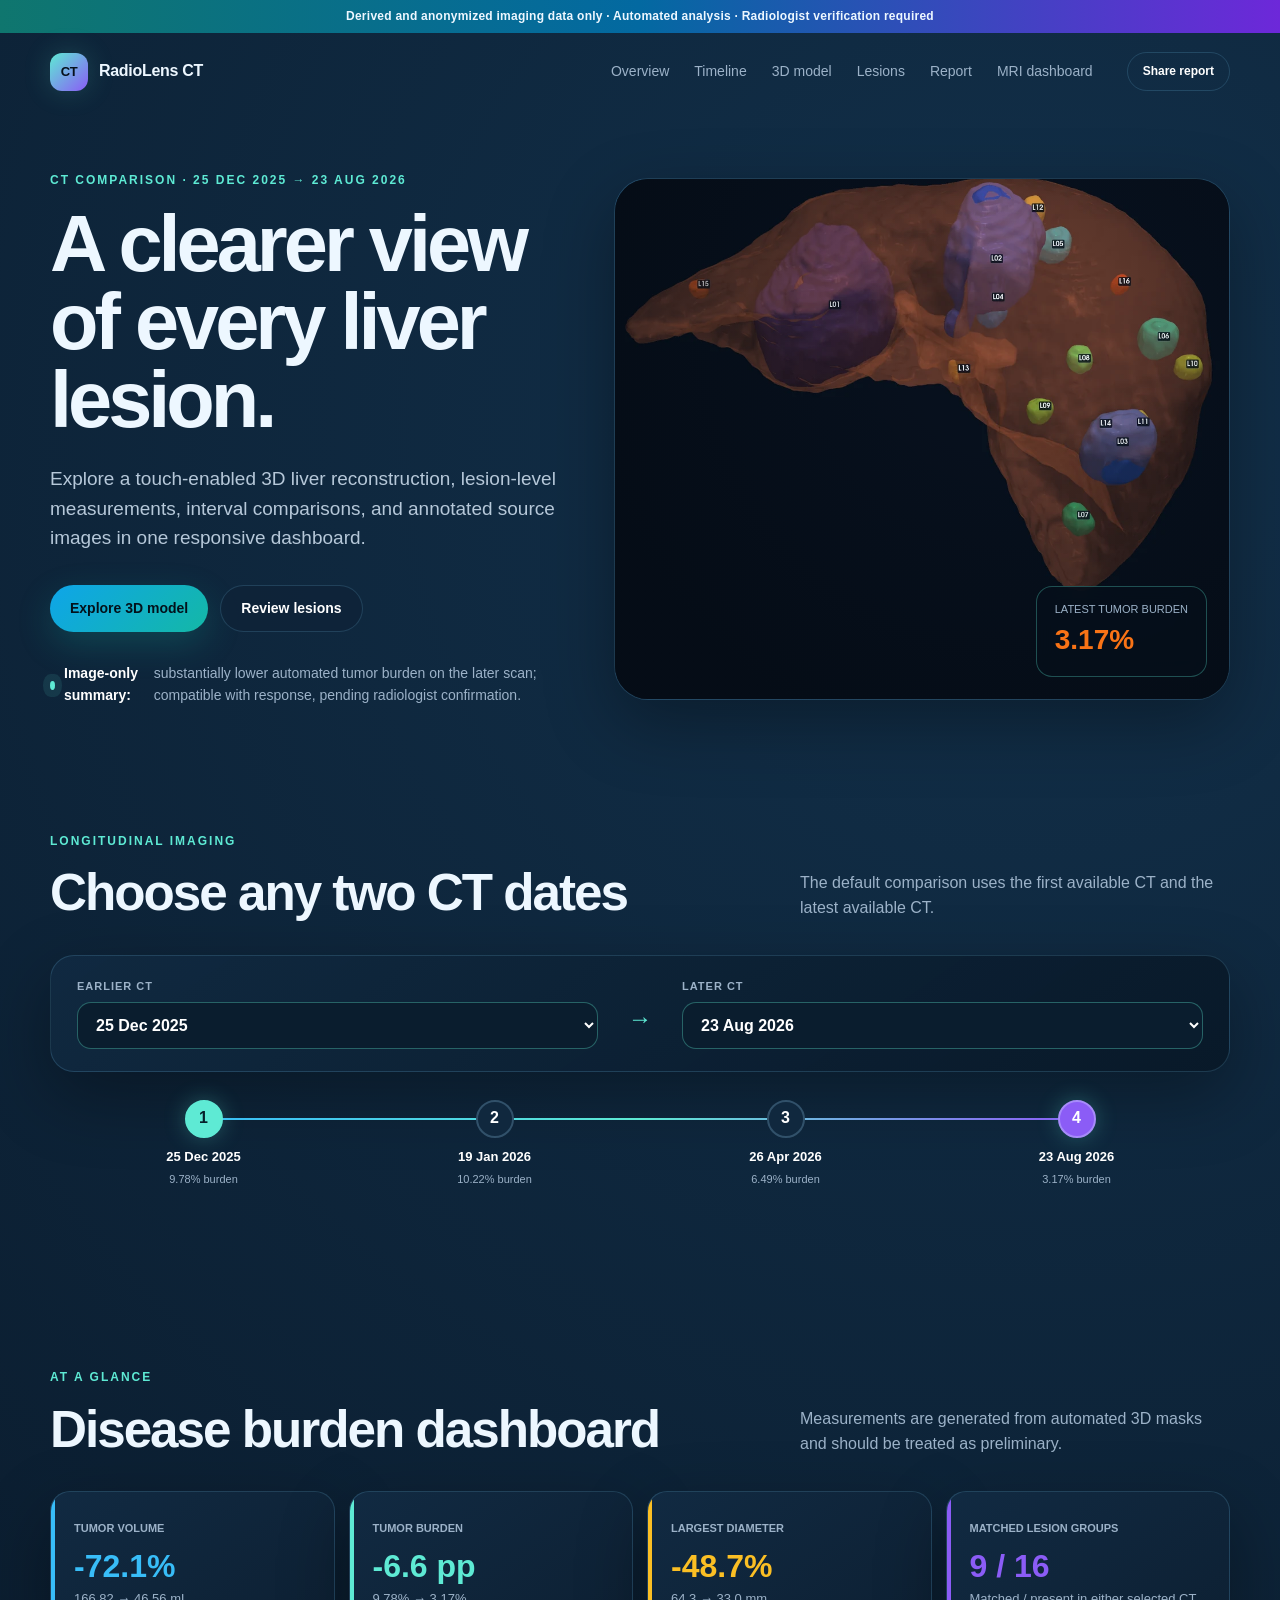
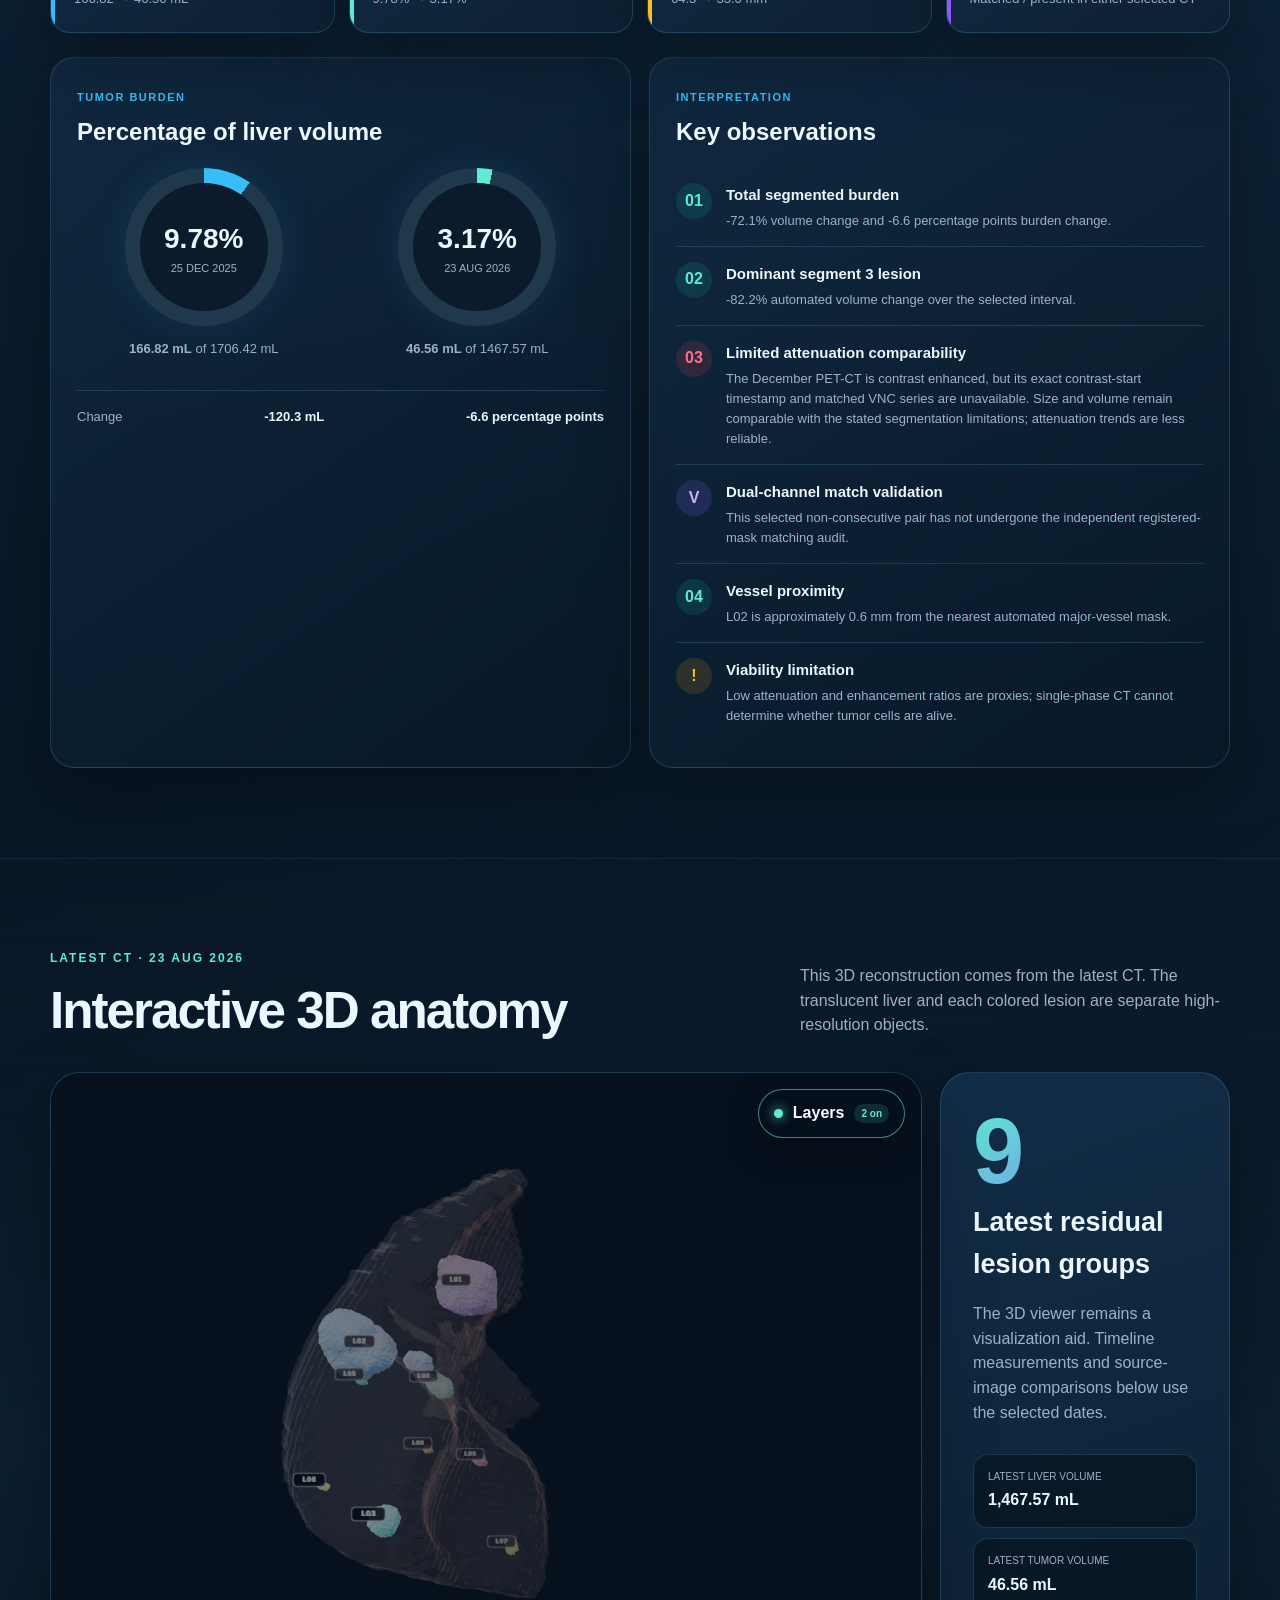
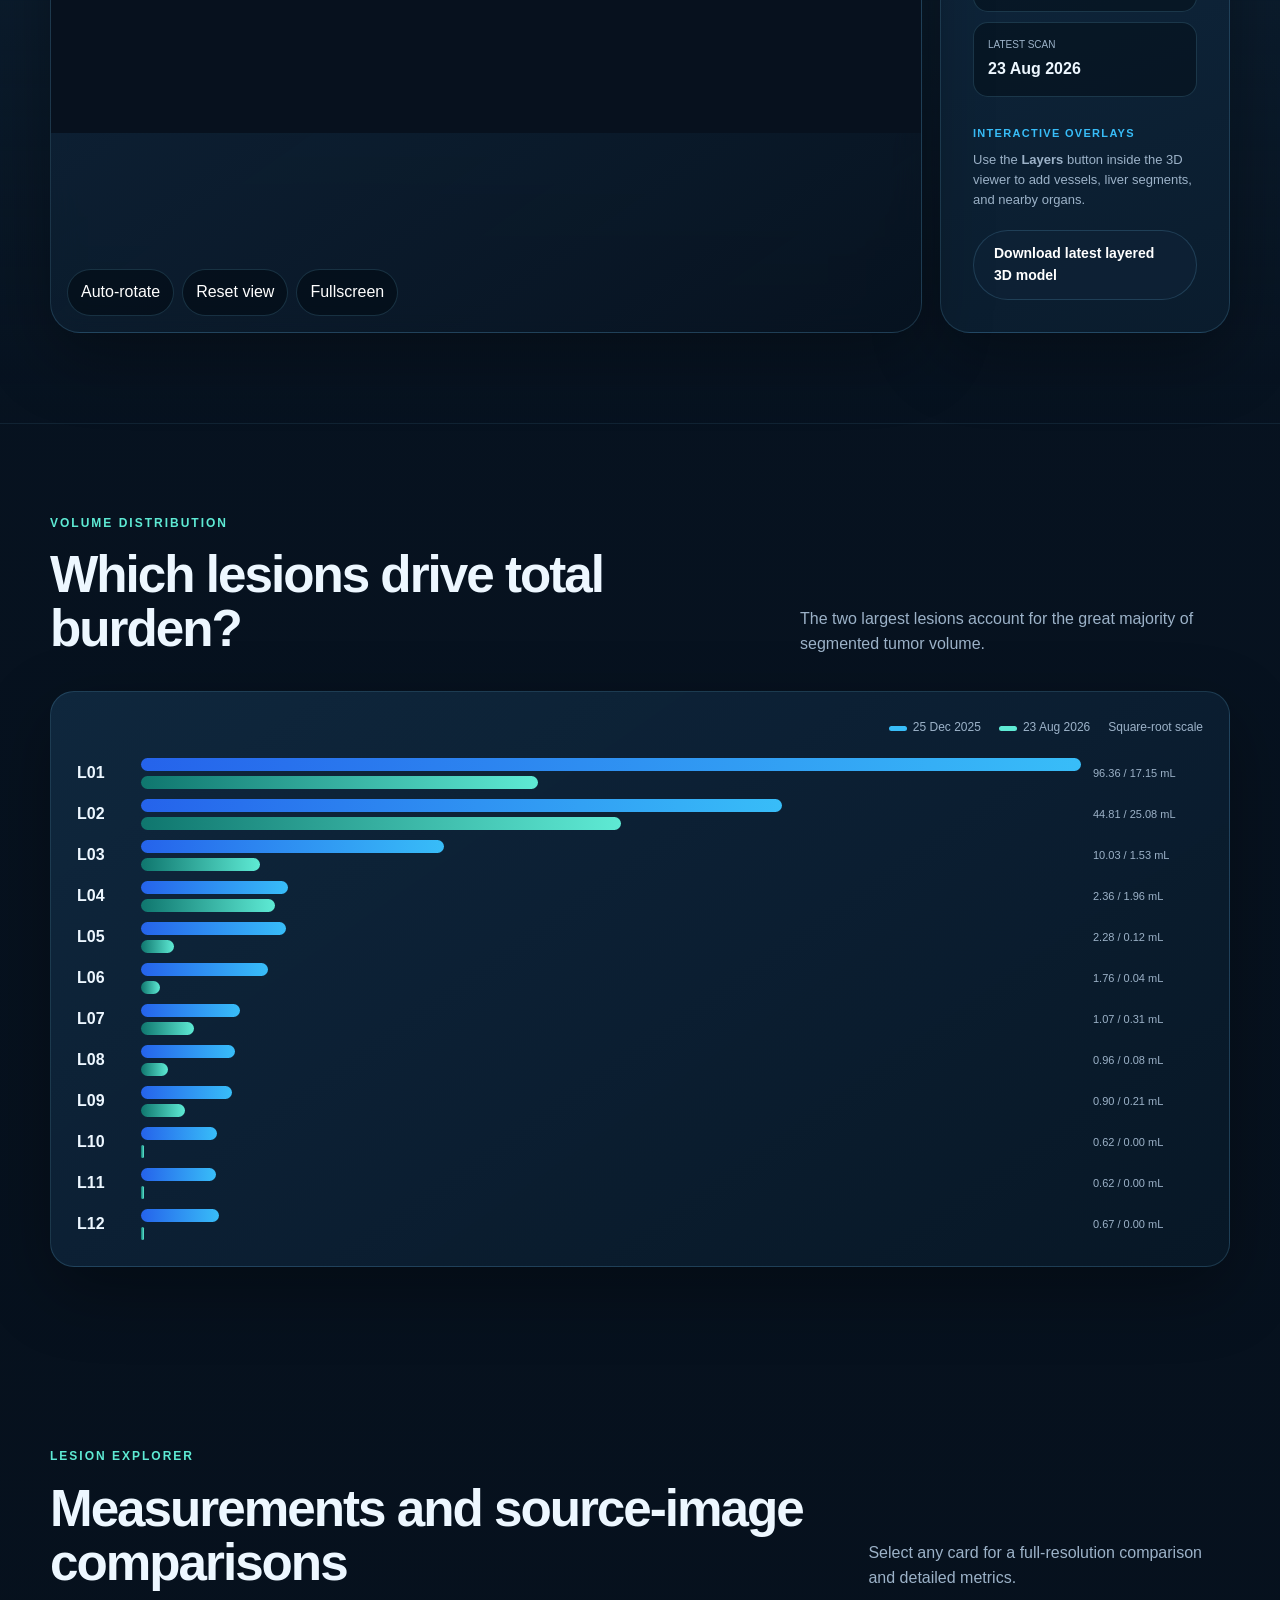
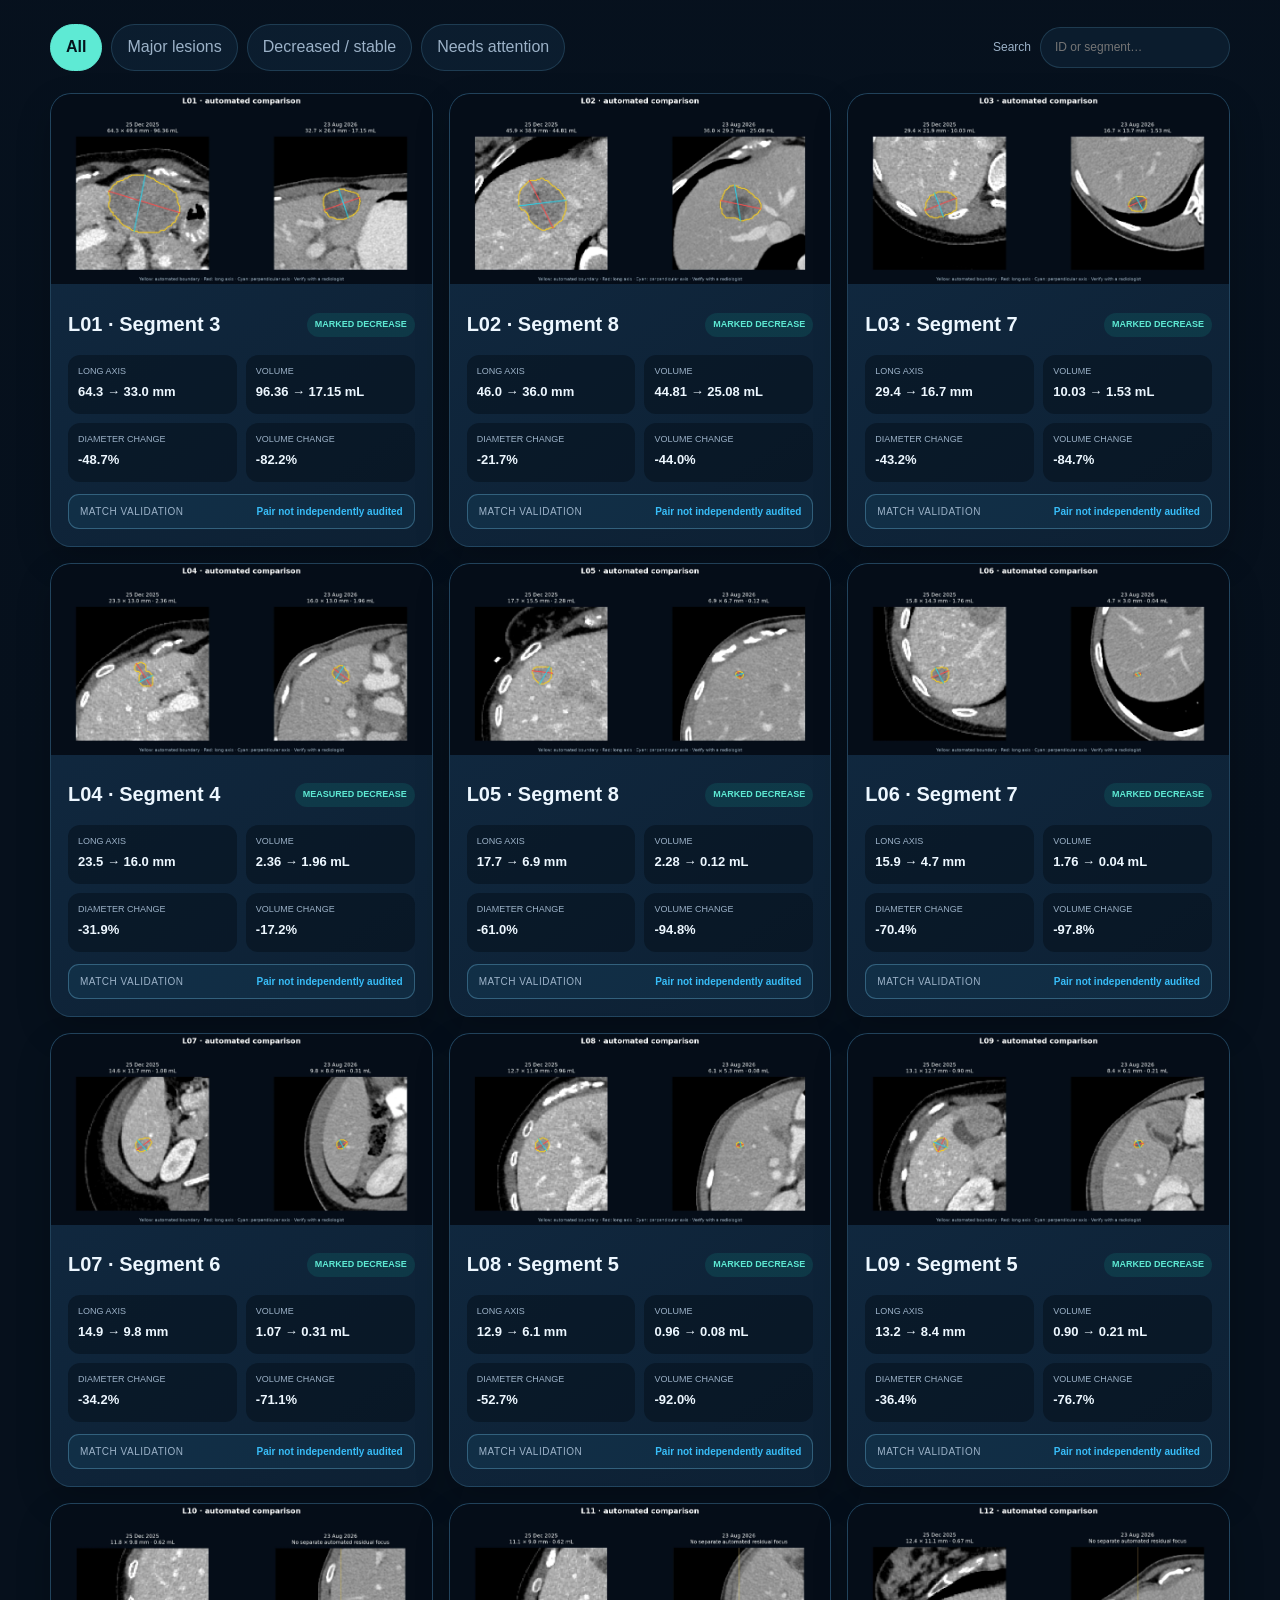
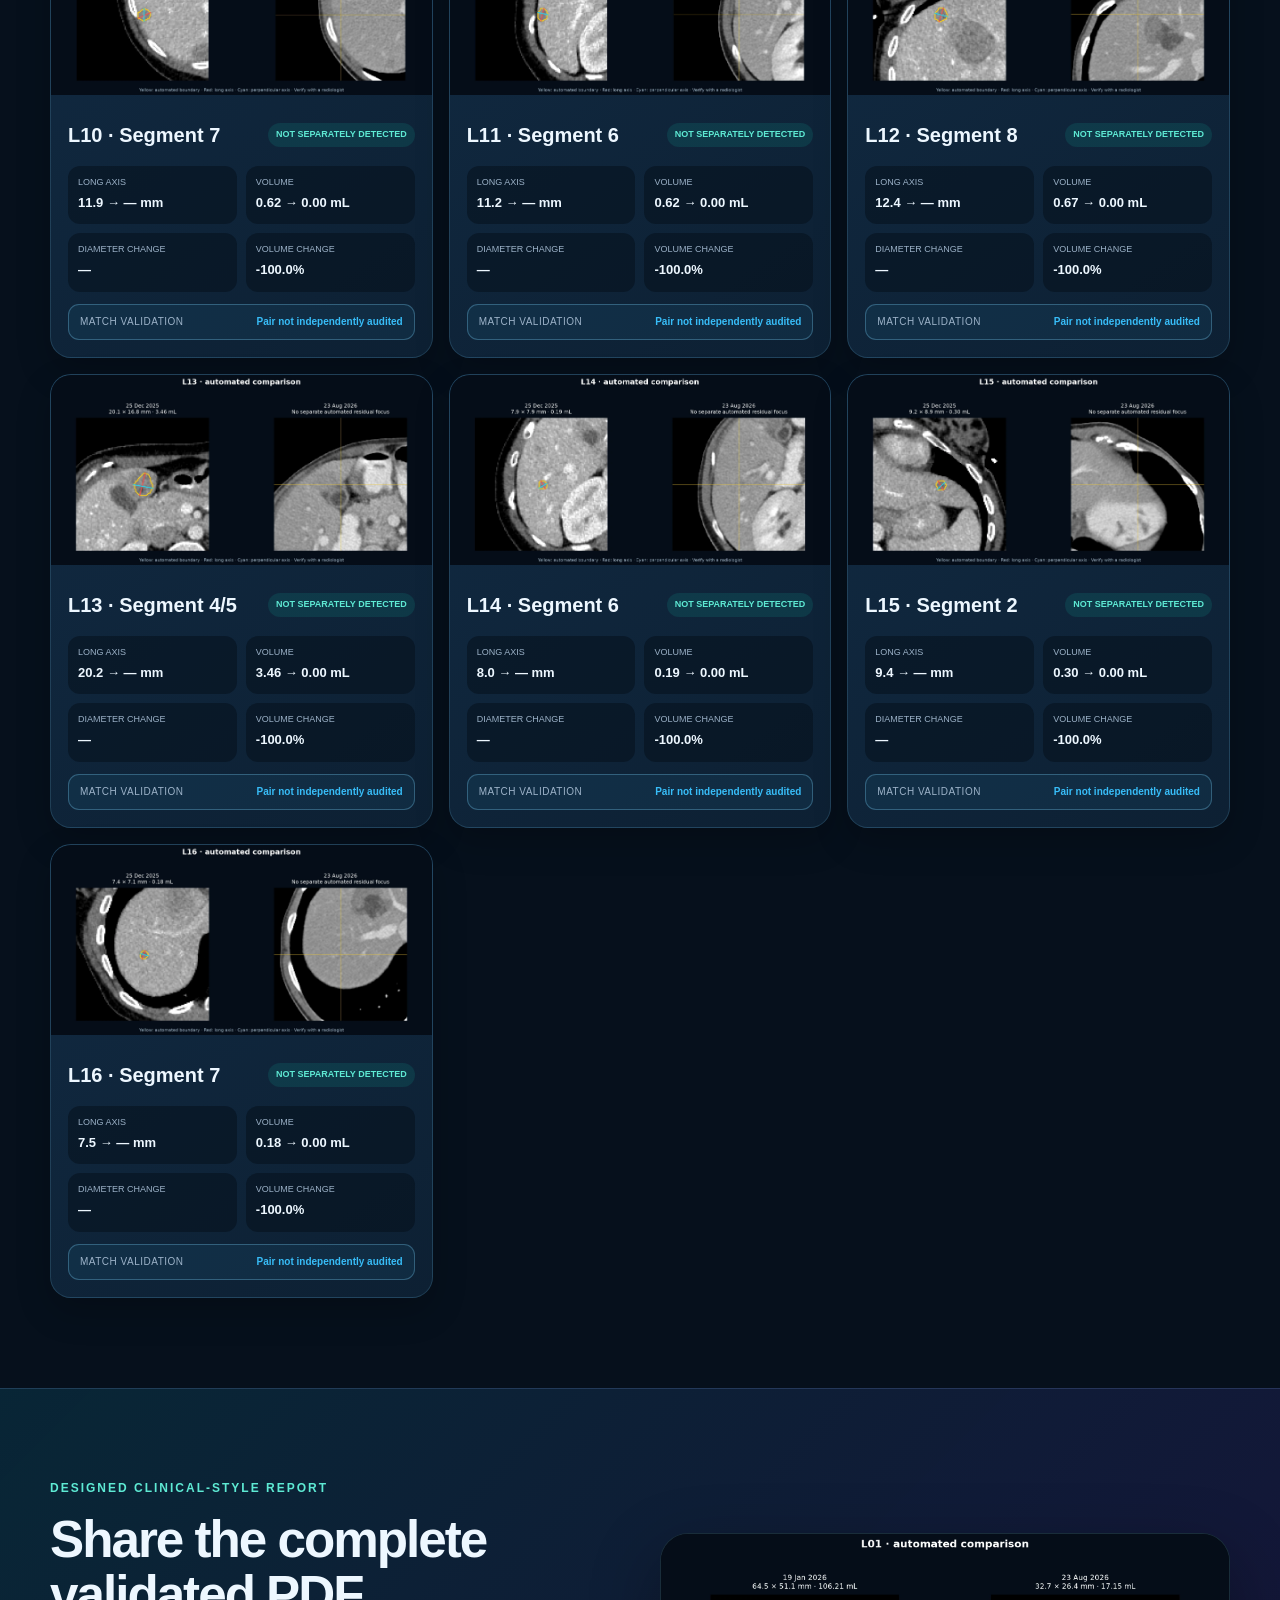
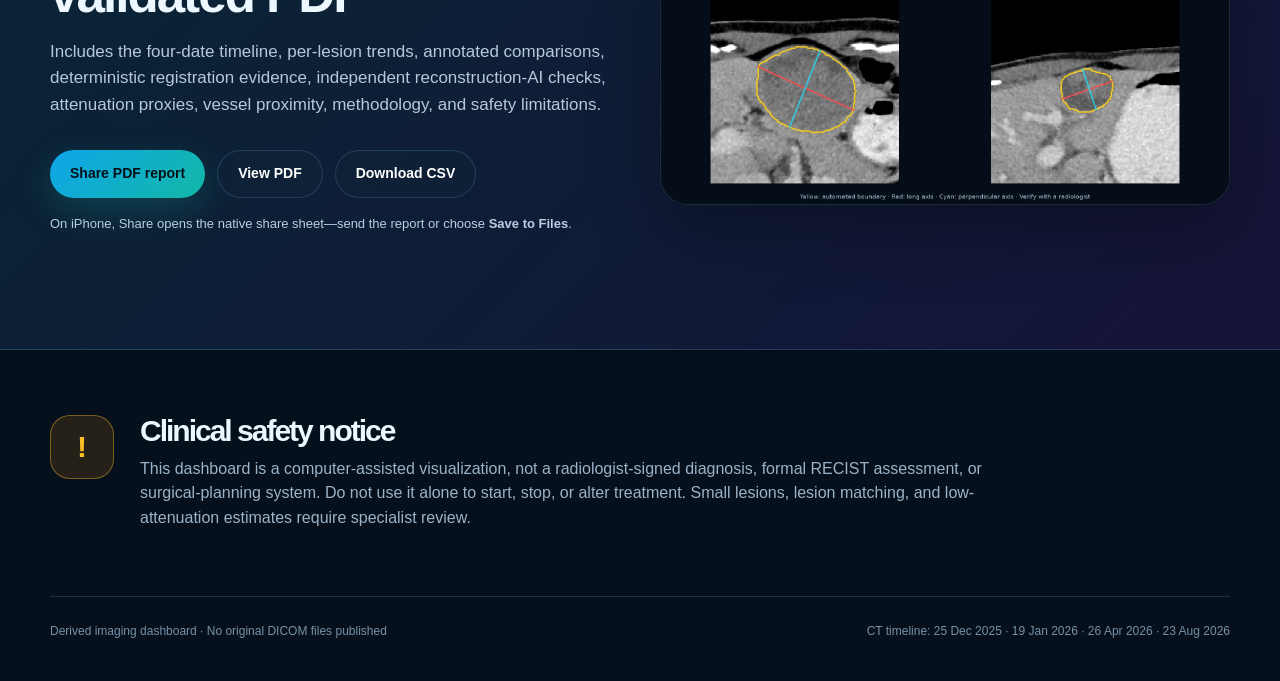
==== ct/index.html @ 501ce2d5 "Add explicit CT route and improve MRI viewer UX" ====
<!doctype html>
<html lang="en">
<head>
  <base href="../">
  <meta charset="utf-8">
  <meta name="viewport" content="width=device-width,initial-scale=1,viewport-fit=cover">
  <meta name="theme-color" content="#07111f">
  <meta name="description" content="Interactive liver lesion visualization and CT comparison dashboard.">
  <meta name="apple-mobile-web-app-capable" content="yes">
  <meta name="apple-mobile-web-app-status-bar-style" content="black-translucent">
  <meta name="apple-mobile-web-app-title" content="RadioLens">
  <title>RadioLens · Liver Imaging Dashboard</title>
  <link rel="icon" type="image/png" sizes="32x32" href="assets/favicon-32.png">
  <link rel="apple-touch-icon" sizes="180x180" href="assets/apple-touch-icon.png?v=3">
  <link rel="manifest" href="site.webmanifest?v=4">
  <link rel="stylesheet" href="styles.css?v=8">
  <script type="importmap">{"imports":{"three":"./vendor/three.module.js"}}</script>
  <script type="module" src="viewer.js?v=7"></script>
  <script defer src="app.js?v=8"></script>
</head>
<body>
  <div class="privacy-strip">Derived and anonymized imaging data only · Automated analysis · Radiologist verification required</div>
  <header class="nav shell">
    <a class="brand" href="ct/#top"><span class="brand-mark">CT</span><span>RadioLens CT</span></a>
    <nav aria-label="Main navigation">
      <a href="ct/#overview">Overview</a>
      <a href="ct/#timeline">Timeline</a>
      <a href="ct/#model">3D model</a>
      <a href="ct/#lesions">Lesions</a>
      <a href="ct/#report">Report</a>
      <a href="mri/">MRI dashboard</a>
    </nav>
    <button class="button small share-report" type="button">Share report</button>
  </header>

  <main id="top">
    <section class="hero shell">
      <div class="hero-copy">
        <div class="eyebrow" id="comparisonLabel">CT comparison timeline</div>
        <h1>A clearer view of every liver lesion.</h1>
        <p class="lede">Explore a touch-enabled 3D liver reconstruction, lesion-level measurements, interval comparisons, and annotated source images in one responsive dashboard.</p>
        <div class="hero-actions">
          <a class="button primary" href="ct/#model">Explore 3D model</a>
          <a class="button ghost" href="ct/#lesions">Review lesions</a>
        </div>
        <div class="hero-note"><span class="pulse"></span><b>Image-only summary:</b> <span id="overallAssessment">Loading the latest comparison…</span></div>
      </div>
      <div class="hero-visual glass">
        <img src="assets/liver-3d.webp" alt="Three-dimensional liver model with highlighted lesions">
        <div class="floating-stat"><span>Latest tumor burden</span><strong id="latestBurden">—</strong></div>
      </div>
    </section>

    <section id="timeline" class="section shell timeline-section">
      <div class="section-heading">
        <div><div class="eyebrow">Longitudinal imaging</div><h2>Choose any two CT dates</h2></div>
        <p>The default comparison uses the first available CT and the latest available CT.</p>
      </div>
      <div class="timeline-picker panel">
        <label><span>Earlier CT</span><select id="fromStudy" aria-label="Earlier CT date"></select></label>
        <div class="timeline-arrow">→</div>
        <label><span>Later CT</span><select id="toStudy" aria-label="Later CT date"></select></label>
      </div>
      <div class="timeline-track" id="timelineTrack" aria-label="CT study timeline"></div>
    </section>

    <section id="overview" class="section shell">
      <div class="section-heading">
        <div><div class="eyebrow">At a glance</div><h2>Disease burden dashboard</h2></div>
        <p>Measurements are generated from automated 3D masks and should be treated as preliminary.</p>
      </div>
      <div class="stat-grid">
        <article class="stat-card cyan"><span>Tumor volume</span><strong id="volumeDelta">—</strong><p id="volumeValues">Loading…</p></article>
        <article class="stat-card teal"><span>Tumor burden</span><strong id="burdenDelta">—</strong><p id="burdenValues">Loading…</p></article>
        <article class="stat-card amber"><span>Largest diameter</span><strong id="diameterDelta">—</strong><p id="diameterValues">Loading…</p></article>
        <article class="stat-card purple"><span>Matched lesion groups</span><strong id="trackedCount">—</strong><p>Matched / present in either selected CT</p></article>
      </div>

      <div class="overview-grid">
        <article class="panel burden-panel">
          <div class="panel-title"><div><span class="kicker">Tumor burden</span><h3>Percentage of liver volume</h3></div></div>
          <div class="donut-row">
            <div class="donut-card"><div class="donut" id="fromDonut"><div><strong id="fromBurden">—</strong><span id="fromLabel">Earlier</span></div></div><p id="fromBurdenDetail">—</p></div>
            <div class="donut-card"><div class="donut follow" id="toDonut"><div><strong id="toBurden">—</strong><span id="toLabel">Later</span></div></div><p id="toBurdenDetail">—</p></div>
          </div>
          <div class="delta-line" id="burdenChangeLine"><span>Change</span><b>—</b><b>—</b></div>
        </article>
        <article class="panel findings-panel">
          <div class="panel-title"><div><span class="kicker">Interpretation</span><h3>Key observations</h3></div></div>
          <ul class="findings" id="findingsList"><li><span>…</span><div><b>Loading analysis</b><p>Preparing the selected comparison.</p></div></li></ul>
        </article>
      </div>
    </section>

    <section id="model" class="section model-section">
      <div class="shell">
        <div class="section-heading">
          <div><div class="eyebrow">Latest CT · 23 Aug 2026</div><h2>Interactive 3D anatomy</h2></div>
          <p>This 3D reconstruction comes from the latest CT. The translucent liver and each colored lesion are separate high-resolution objects.</p>
        </div>
        <div class="model-layout">
          <div class="model-shell glass" id="modelShell">
            <div id="threeViewer" class="three-viewer" role="img" aria-label="Interactive 3D liver, lesions, vessels and nearby organs">
              <div class="model-loading" id="modelLoading"><img src="assets/liver-3d.webp" alt=""><span>Loading interactive anatomy…</span></div>
            </div>
            <div class="anatomy-toolbar" id="anatomyToolbar">
              <button class="layer-panel-toggle" id="layerPanelToggle" type="button" aria-expanded="false" aria-controls="layerPanel">
                <span>Layers</span><b id="visibleLayerCount">2 on</b>
              </button>
              <div class="layer-panel" id="layerPanel">
                <div class="layer-panel-title"><strong>Anatomy overlays</strong><span>Tap to show or hide</span></div>
                <div class="layer-controls" id="layerControls">
                  <button class="layer-toggle active" data-layer="liver"><i style="--swatch:#b84e3a"></i>Liver</button>
                  <button class="layer-toggle active" data-layer="lesions"><i style="--swatch:#8b5cf6"></i>Lesions</button>
                  <button class="layer-toggle" data-layer="hepatic"><i style="--swatch:#22d3ee"></i>Hepatic vessels</button>
                  <button class="layer-toggle" data-layer="portal"><i style="--swatch:#3b82f6"></i>Portal vein</button>
                  <button class="layer-toggle" data-layer="ivc"><i style="--swatch:#2563eb"></i>IVC</button>
                  <button class="layer-toggle" data-layer="aorta"><i style="--swatch:#ef4444"></i>Aorta</button>
                  <button class="layer-toggle" data-layer="segments"><i style="--swatch:#84cc16"></i>Liver segments</button>
                  <button class="layer-toggle" data-layer="gallbladder"><i style="--swatch:#22c55e"></i>Gallbladder</button>
                  <button class="layer-toggle" data-layer="pancreas"><i style="--swatch:#fbbf24"></i>Pancreas</button>
                  <button class="layer-toggle" data-layer="spleen"><i style="--swatch:#c084fc"></i>Spleen</button>
                  <button class="layer-toggle" data-layer="kidneys"><i style="--swatch:#f4c9a0"></i>Kidneys</button>
                  <button class="layer-toggle" data-layer="duodenum"><i style="--swatch:#fb923c"></i>Duodenum</button>
                </div>
                <div class="preset-controls"><button data-preset="tumor">Tumor only</button><button data-preset="vascular">Vessels</button><button data-preset="context">Organs</button></div>
              </div>
            </div>
            <div class="model-controls">
              <button id="rotateToggle" type="button">Auto-rotate</button>
              <button id="resetCamera" type="button">Reset view</button>
              <button id="fullscreenModel" type="button">Fullscreen</button>
            </div>
          </div>
          <aside class="model-info">
            <div class="model-number" id="modelLesionCount">9</div>
            <h3>Latest residual lesion groups</h3>
            <p>The 3D viewer remains a visualization aid. Timeline measurements and source-image comparisons below use the selected dates.</p>
            <div class="mini-metrics"><div><span>Latest liver volume</span><b id="modelLiverVolume">1,467.57 mL</b></div><div><span>Latest tumor volume</span><b id="modelTumorVolume">46.56 mL</b></div><div><span>Latest scan</span><b>23 Aug 2026</b></div></div>
            <div class="layer-heading">Interactive overlays</div>
            <p class="layer-help">Use the <b>Layers</b> button inside the 3D viewer to add vessels, liver segments, and nearby organs.</p>
            <a class="button ghost wide" href="assets/liver_anatomy_aug.glb" download>Download latest layered 3D model</a>
          </aside>
        </div>
      </div>
    </section>

    <section class="section shell">
      <div class="section-heading"><div><div class="eyebrow">Volume distribution</div><h2>Which lesions drive total burden?</h2></div><p>The two largest lesions account for the great majority of segmented tumor volume.</p></div>
      <div class="panel chart-panel"><div id="volumeChart" class="volume-chart" aria-label="Lesion volume comparison chart"></div></div>
    </section>

    <section id="lesions" class="section shell">
      <div class="section-heading">
        <div><div class="eyebrow">Lesion explorer</div><h2>Measurements and source-image comparisons</h2></div>
        <p>Select any card for a full-resolution comparison and detailed metrics.</p>
      </div>
      <div class="filters">
        <button class="filter active" data-filter="all">All</button>
        <button class="filter" data-filter="major">Major lesions</button>
        <button class="filter" data-filter="stable">Decreased / stable</button>
        <button class="filter" data-filter="caution">Needs attention</button>
        <label class="search"><span>Search</span><input id="lesionSearch" type="search" placeholder="ID or segment…"></label>
      </div>
      <div id="lesionGrid" class="lesion-grid" aria-live="polite"></div>
    </section>

    <section id="report" class="section report-section">
      <div class="shell report-grid">
        <div>
          <div class="eyebrow">Designed clinical-style report</div>
          <h2>Share the complete validated PDF</h2>
          <p class="lede small-lede">Includes the four-date timeline, per-lesion trends, annotated comparisons, deterministic registration evidence, independent reconstruction-AI checks, attenuation proxies, vessel proximity, methodology, and safety limitations.</p>
          <div class="hero-actions"><button class="button primary share-report" type="button">Share PDF report</button><a class="button ghost" href="assets/Liver_Lesion_CT_Comparison.pdf?v=6" target="_blank" rel="noopener">View PDF</a><a class="button ghost" href="assets/lesion_comparison.csv?v=5" download>Download CSV</a></div>
          <p class="share-help">On iPhone, Share opens the native share sheet—send the report or choose <b>Save to Files</b>.</p>
          <p class="share-status" id="shareStatus" aria-live="polite"></p>
        </div>
        <div class="report-preview"><img src="assets/timeline/L01_2026-01-19_2026-08-23.webp" alt="Annotated January and August CT comparison for lesion L01"></div>
      </div>
    </section>

    <section class="section shell safety">
      <div class="safety-icon">!</div>
      <div><h2>Clinical safety notice</h2><p>This dashboard is a computer-assisted visualization, not a radiologist-signed diagnosis, formal RECIST assessment, or surgical-planning system. Do not use it alone to start, stop, or alter treatment. Small lesions, lesion matching, and low-attenuation estimates require specialist review.</p></div>
    </section>
  </main>

  <footer class="site-footer shell"><span>Derived imaging dashboard · No original DICOM files published</span><span>CT timeline: 25 Dec 2025 · 19 Jan 2026 · 26 Apr 2026 · 23 Aug 2026</span></footer>

  <dialog id="lesionDialog" class="lesion-dialog">
    <button class="dialog-close" aria-label="Close">×</button>
    <div id="dialogContent"></div>
  </dialog>
</body>
</html>
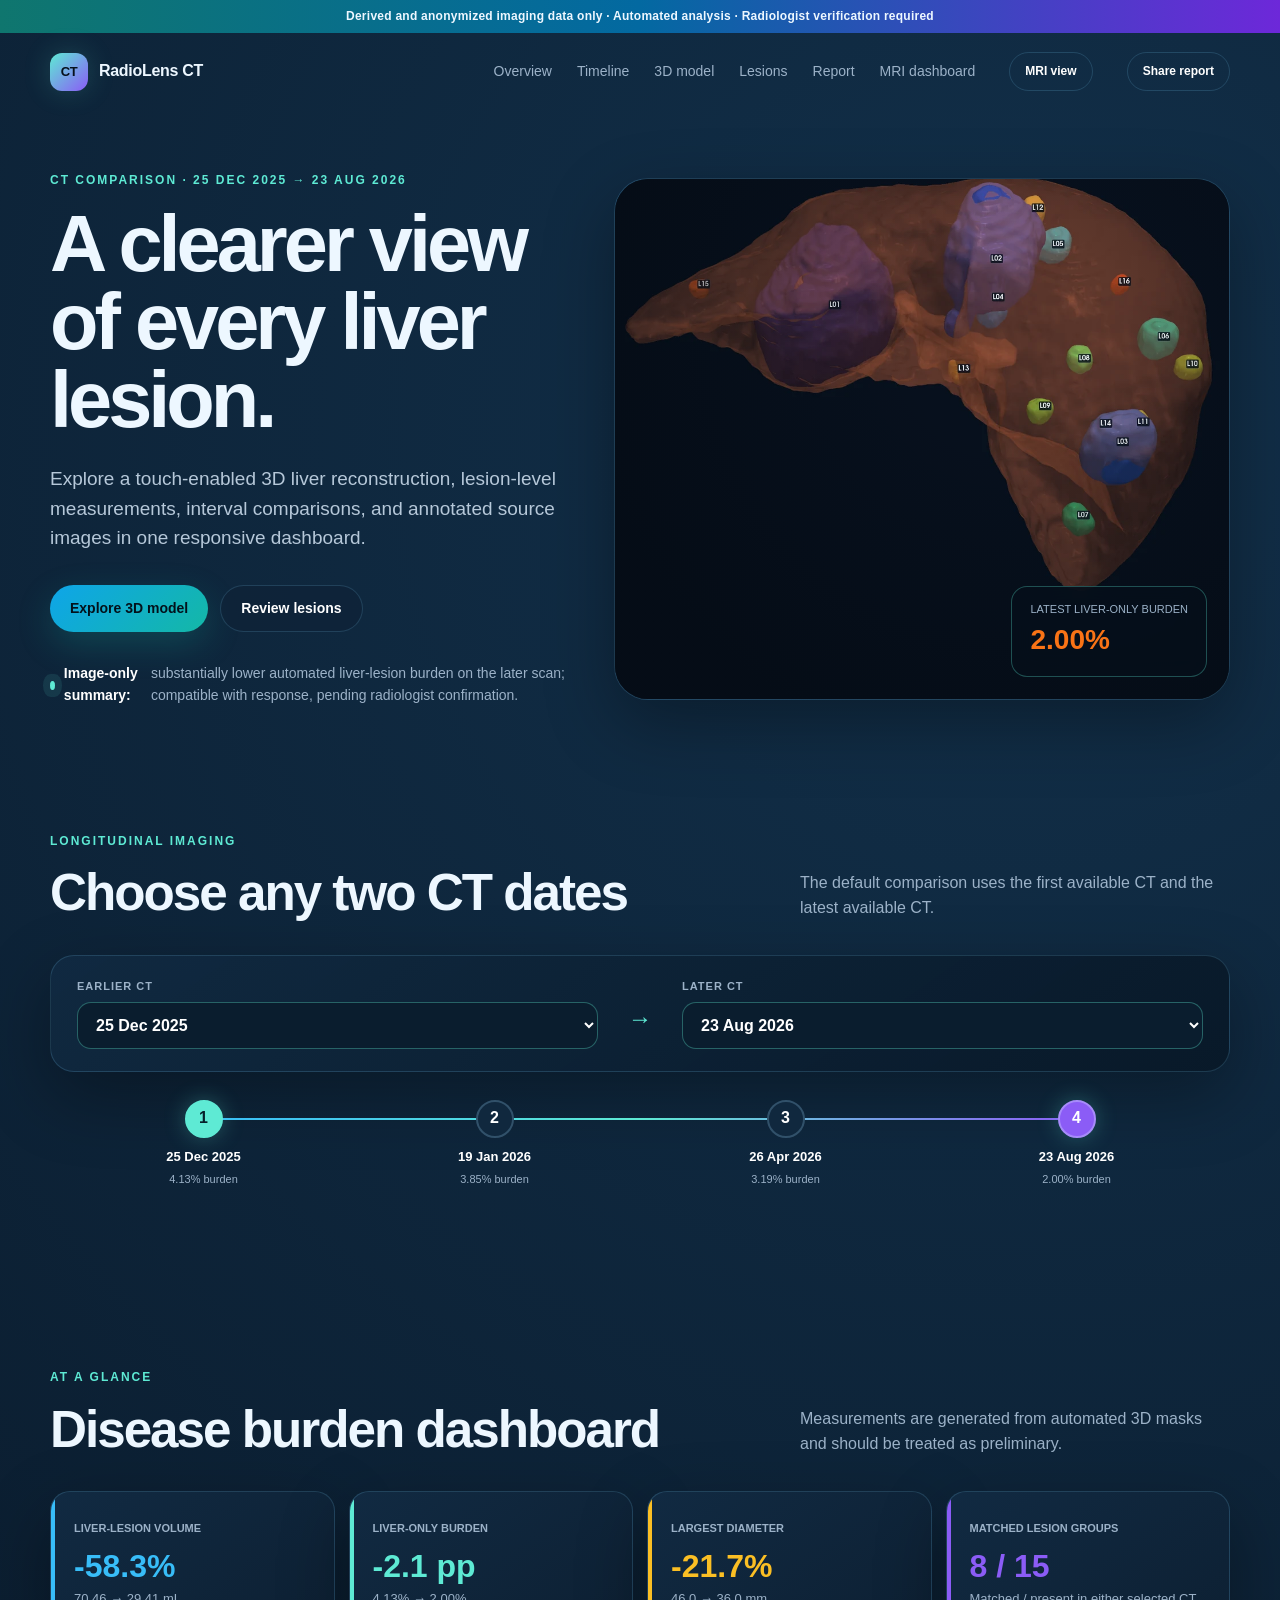
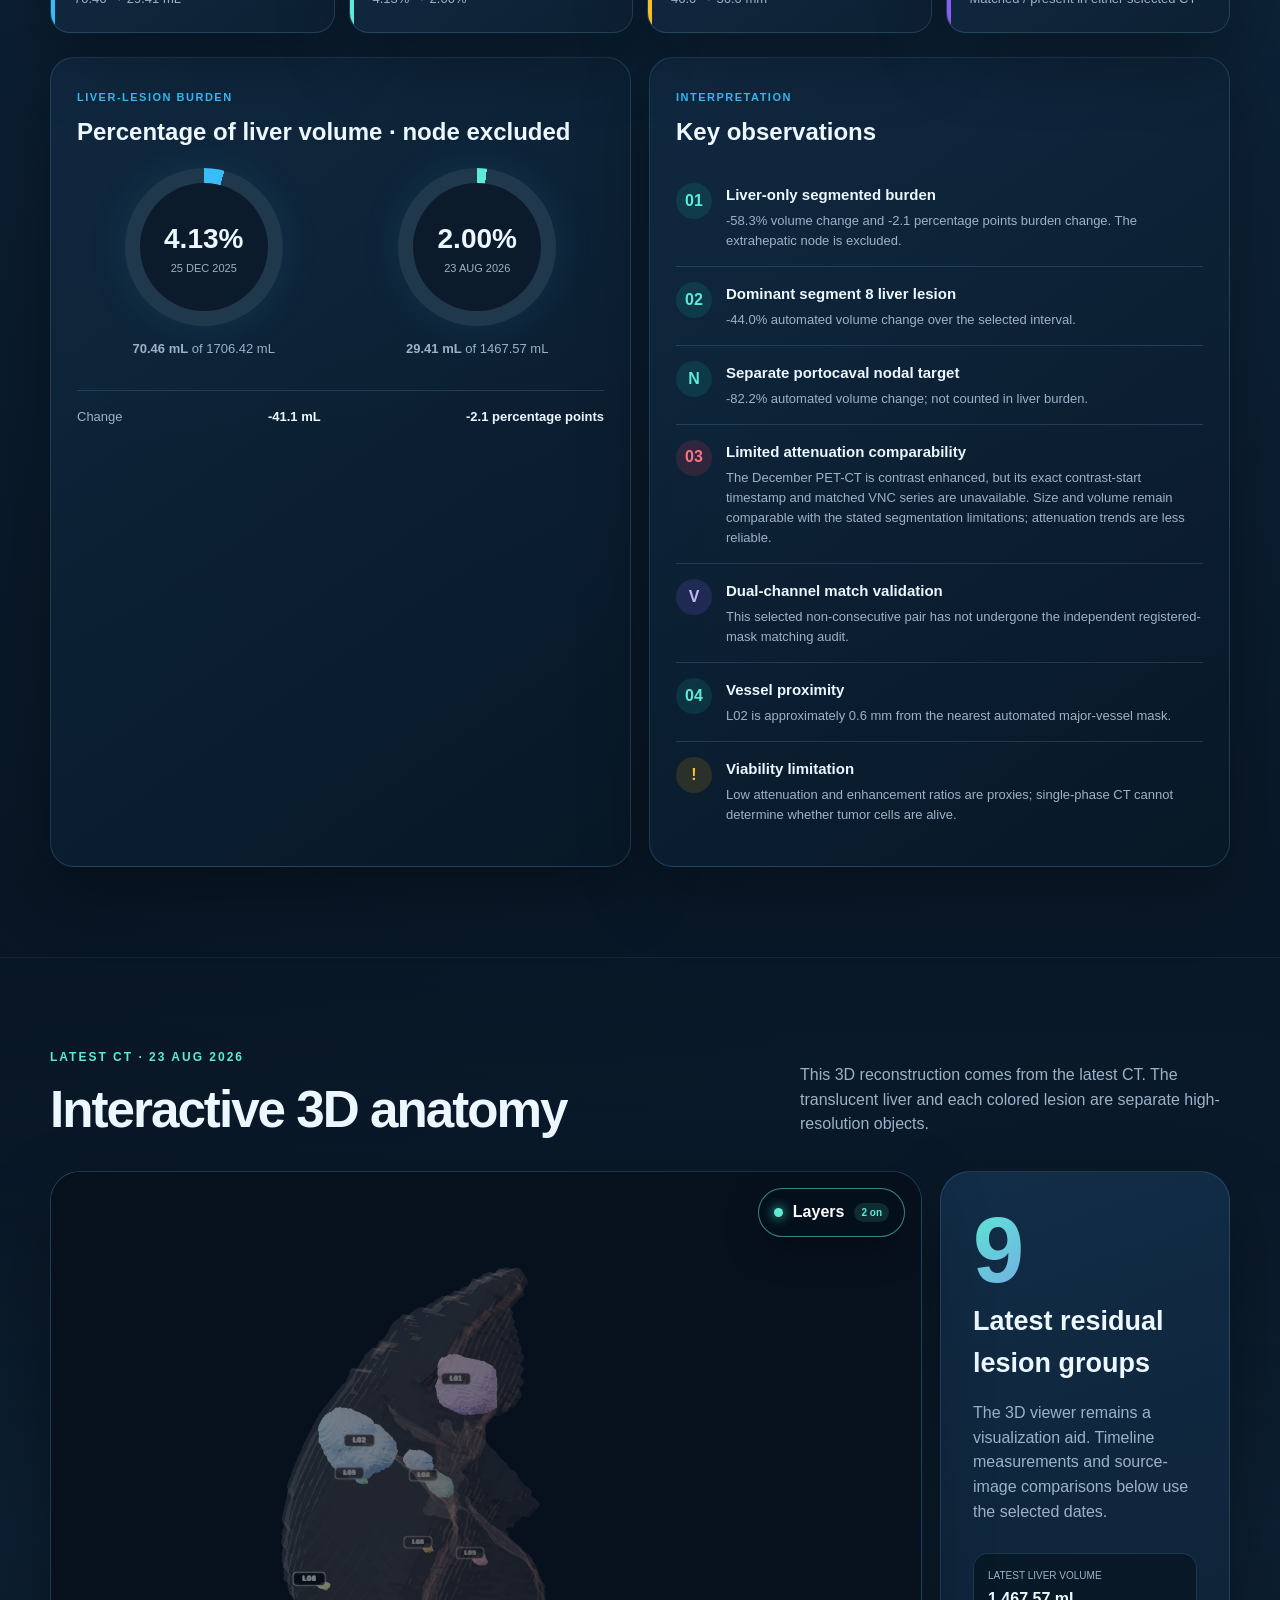
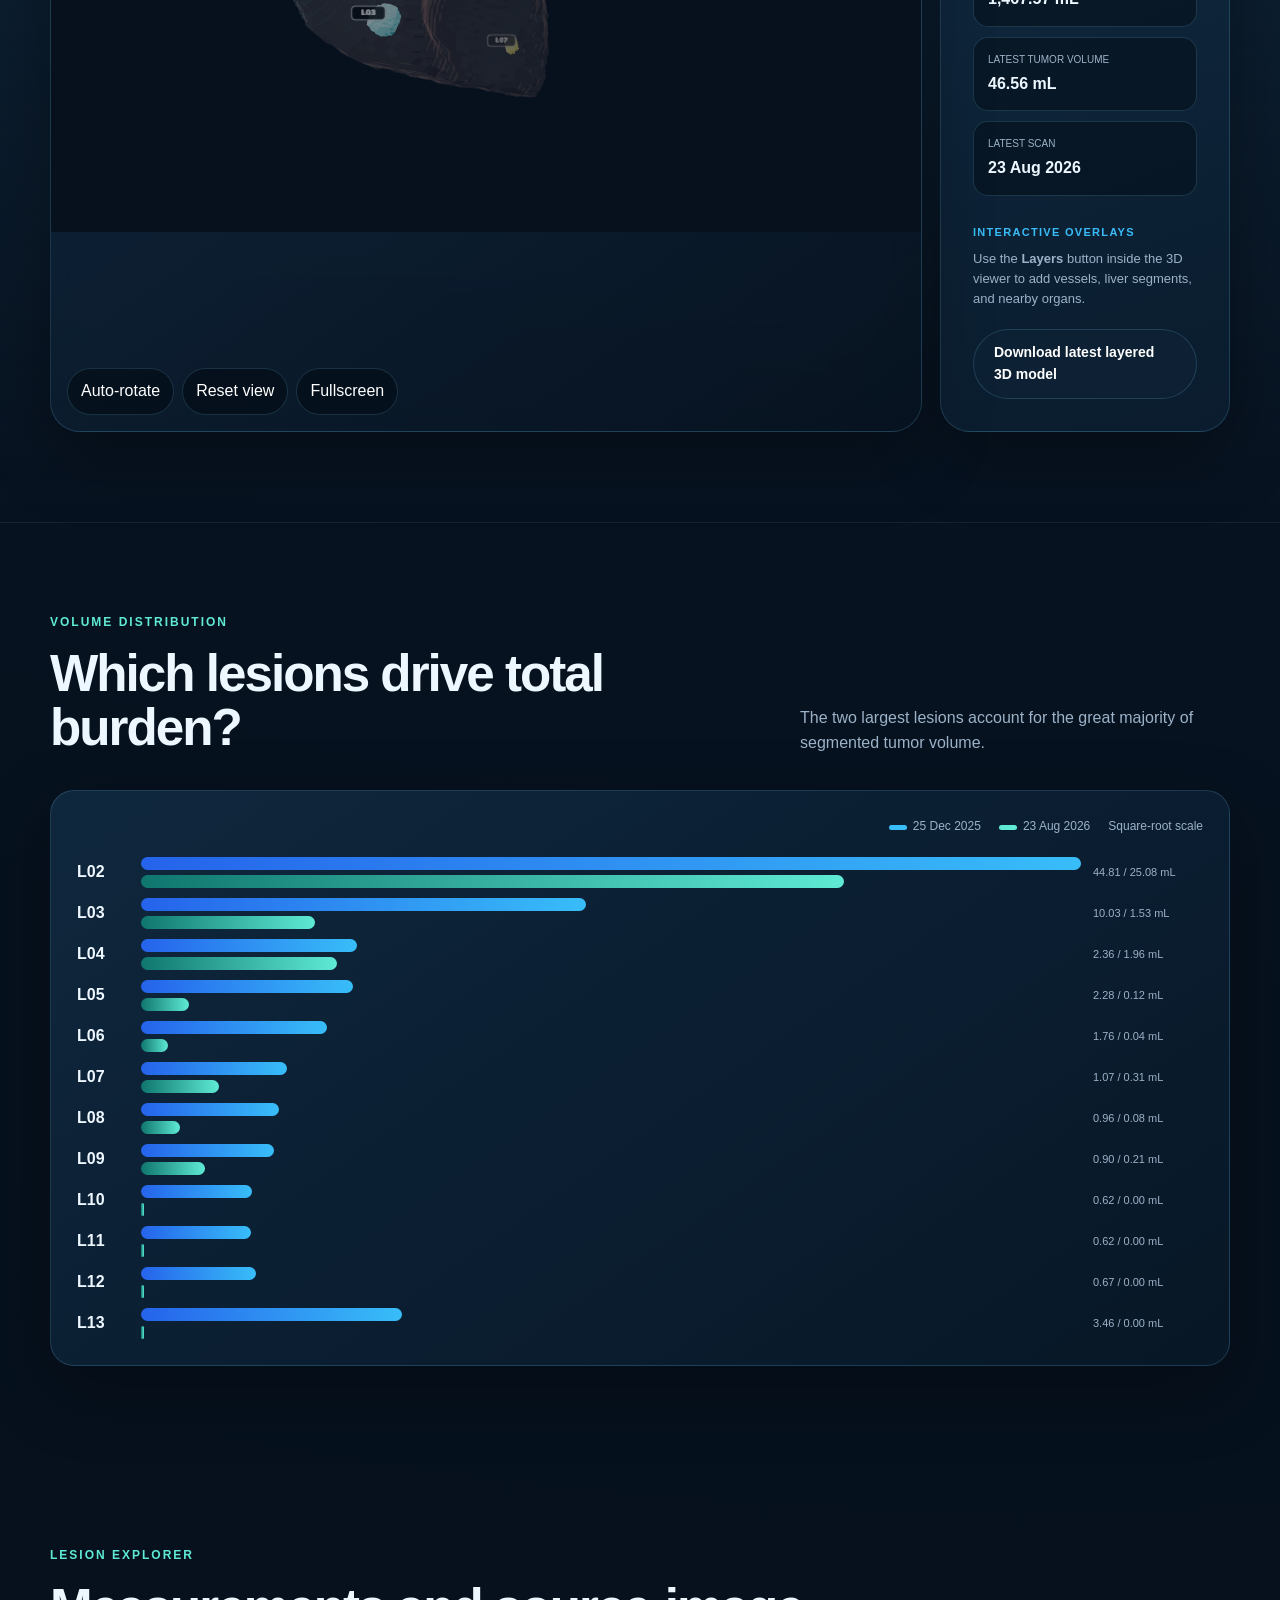
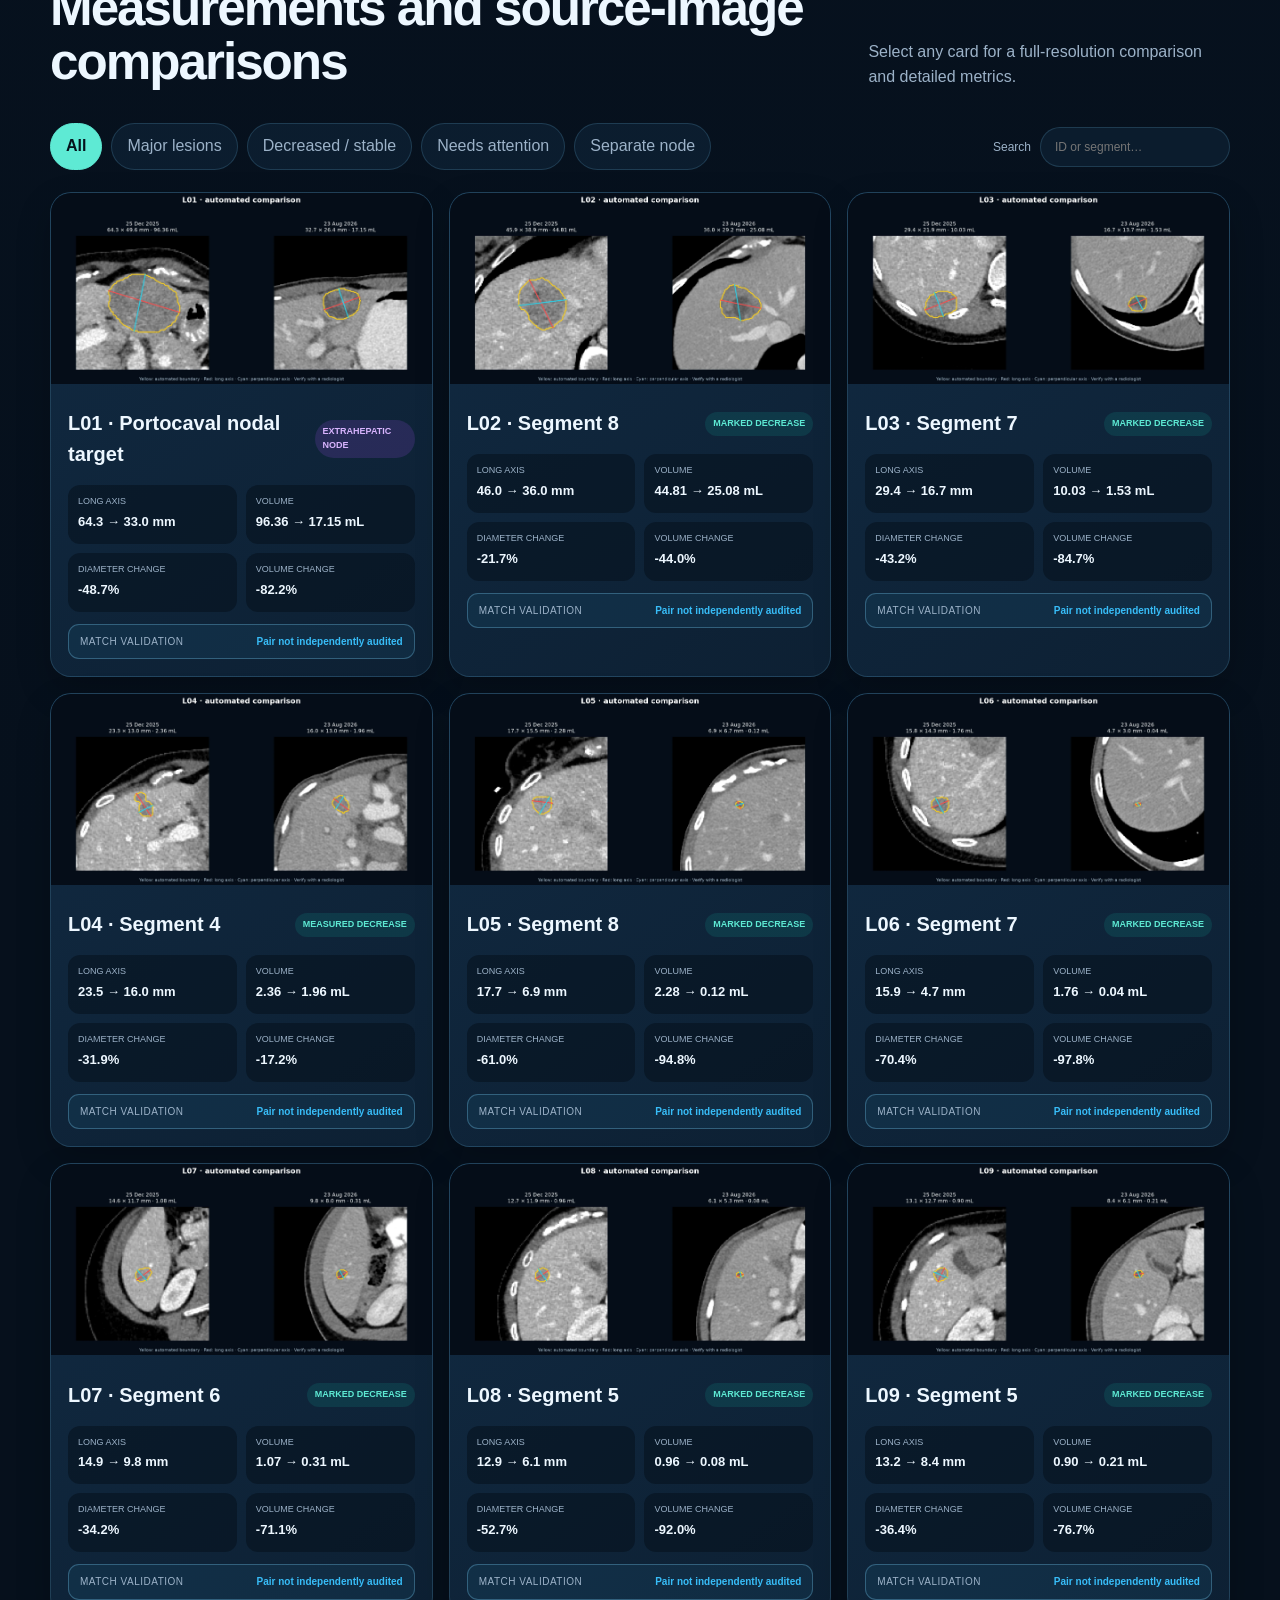
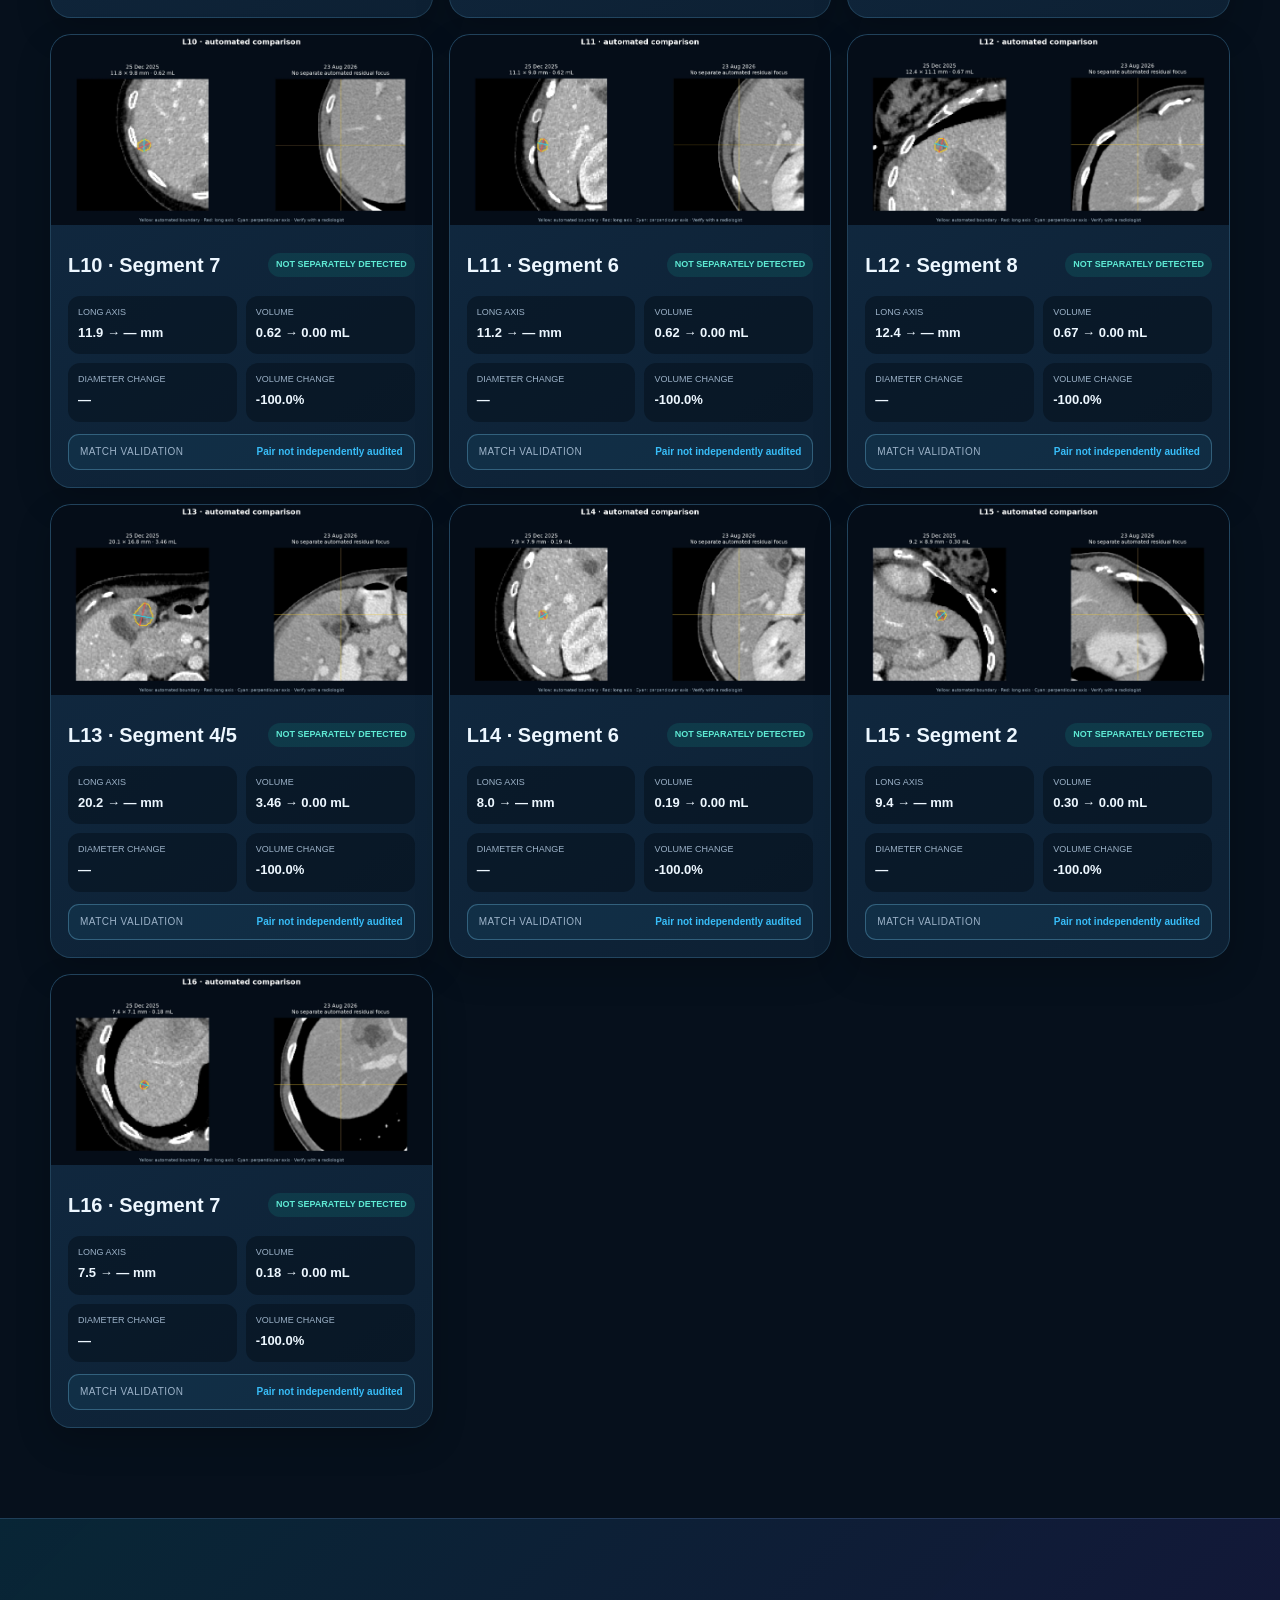
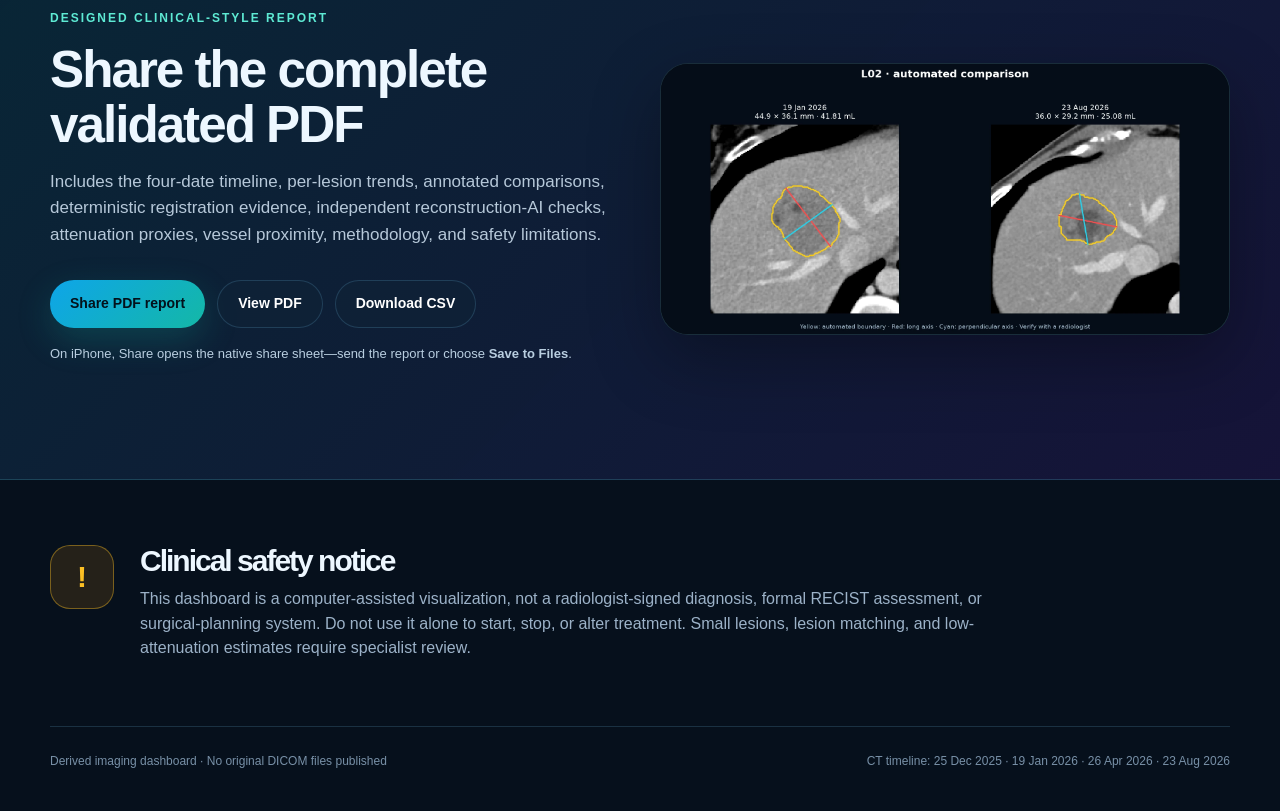
==== commit 4eef77ec: "Correct Noa CT and MRI longitudinal analysis" ====
--- a/ct/index.html
+++ b/ct/index.html
@@ -13,10 +13,10 @@
   <link rel="icon" type="image/png" sizes="32x32" href="assets/favicon-32.png">
   <link rel="apple-touch-icon" sizes="180x180" href="assets/apple-touch-icon.png?v=3">
   <link rel="manifest" href="site.webmanifest?v=4">
-  <link rel="stylesheet" href="styles.css?v=8">
+  <link rel="stylesheet" href="styles.css?v=9">
   <script type="importmap">{"imports":{"three":"./vendor/three.module.js"}}</script>
   <script type="module" src="viewer.js?v=7"></script>
-  <script defer src="app.js?v=8"></script>
+  <script defer src="app.js?v=9"></script>
 </head>
 <body>
   <div class="privacy-strip">Derived and anonymized imaging data only · Automated analysis · Radiologist verification required</div>
@@ -30,6 +30,7 @@
       <a href="ct/#report">Report</a>
       <a href="mri/">MRI dashboard</a>
     </nav>
+    <a class="button small mode-link" href="mri/">MRI view</a>
     <button class="button small share-report" type="button">Share report</button>
   </header>
 
@@ -47,7 +48,7 @@
       </div>
       <div class="hero-visual glass">
         <img src="assets/liver-3d.webp" alt="Three-dimensional liver model with highlighted lesions">
-        <div class="floating-stat"><span>Latest tumor burden</span><strong id="latestBurden">—</strong></div>
+        <div class="floating-stat"><span>Latest liver-only burden</span><strong id="latestBurden">—</strong></div>
       </div>
     </section>
 
@@ -70,15 +71,15 @@
         <p>Measurements are generated from automated 3D masks and should be treated as preliminary.</p>
       </div>
       <div class="stat-grid">
-        <article class="stat-card cyan"><span>Tumor volume</span><strong id="volumeDelta">—</strong><p id="volumeValues">Loading…</p></article>
-        <article class="stat-card teal"><span>Tumor burden</span><strong id="burdenDelta">—</strong><p id="burdenValues">Loading…</p></article>
+        <article class="stat-card cyan"><span>Liver-lesion volume</span><strong id="volumeDelta">—</strong><p id="volumeValues">Loading…</p></article>
+        <article class="stat-card teal"><span>Liver-only burden</span><strong id="burdenDelta">—</strong><p id="burdenValues">Loading…</p></article>
         <article class="stat-card amber"><span>Largest diameter</span><strong id="diameterDelta">—</strong><p id="diameterValues">Loading…</p></article>
         <article class="stat-card purple"><span>Matched lesion groups</span><strong id="trackedCount">—</strong><p>Matched / present in either selected CT</p></article>
       </div>
 
       <div class="overview-grid">
         <article class="panel burden-panel">
-          <div class="panel-title"><div><span class="kicker">Tumor burden</span><h3>Percentage of liver volume</h3></div></div>
+          <div class="panel-title"><div><span class="kicker">Liver-lesion burden</span><h3>Percentage of liver volume · node excluded</h3></div></div>
           <div class="donut-row">
             <div class="donut-card"><div class="donut" id="fromDonut"><div><strong id="fromBurden">—</strong><span id="fromLabel">Earlier</span></div></div><p id="fromBurdenDetail">—</p></div>
             <div class="donut-card"><div class="donut follow" id="toDonut"><div><strong id="toBurden">—</strong><span id="toLabel">Later</span></div></div><p id="toBurdenDetail">—</p></div>
@@ -160,6 +161,7 @@
         <button class="filter" data-filter="major">Major lesions</button>
         <button class="filter" data-filter="stable">Decreased / stable</button>
         <button class="filter" data-filter="caution">Needs attention</button>
+        <button class="filter" data-filter="node">Separate node</button>
         <label class="search"><span>Search</span><input id="lesionSearch" type="search" placeholder="ID or segment…"></label>
       </div>
       <div id="lesionGrid" class="lesion-grid" aria-live="polite"></div>
@@ -175,7 +177,7 @@
           <p class="share-help">On iPhone, Share opens the native share sheet—send the report or choose <b>Save to Files</b>.</p>
           <p class="share-status" id="shareStatus" aria-live="polite"></p>
         </div>
-        <div class="report-preview"><img src="assets/timeline/L01_2026-01-19_2026-08-23.webp" alt="Annotated January and August CT comparison for lesion L01"></div>
+        <div class="report-preview"><img src="assets/timeline/L02_2026-01-19_2026-08-23.webp" alt="Annotated January and August CT comparison for dominant segment 8 liver lesion L02"></div>
       </div>
     </section>
 
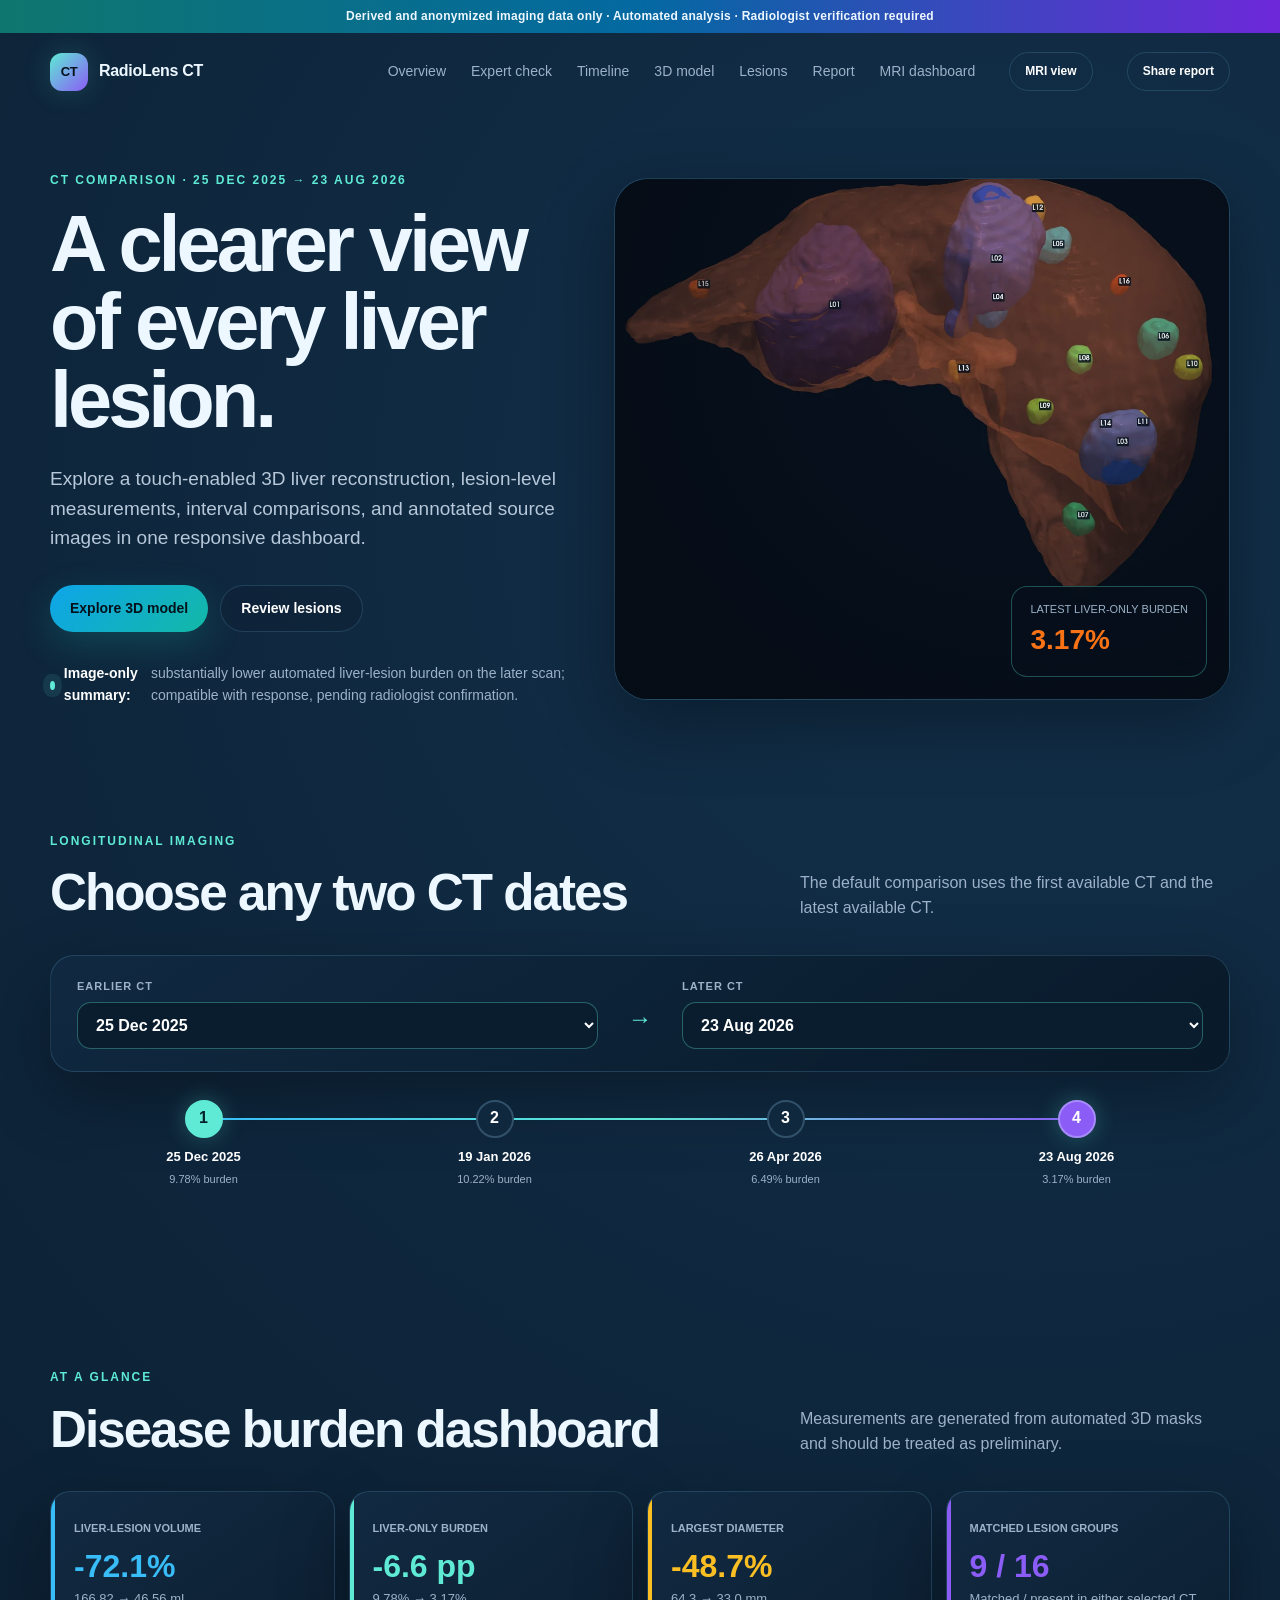
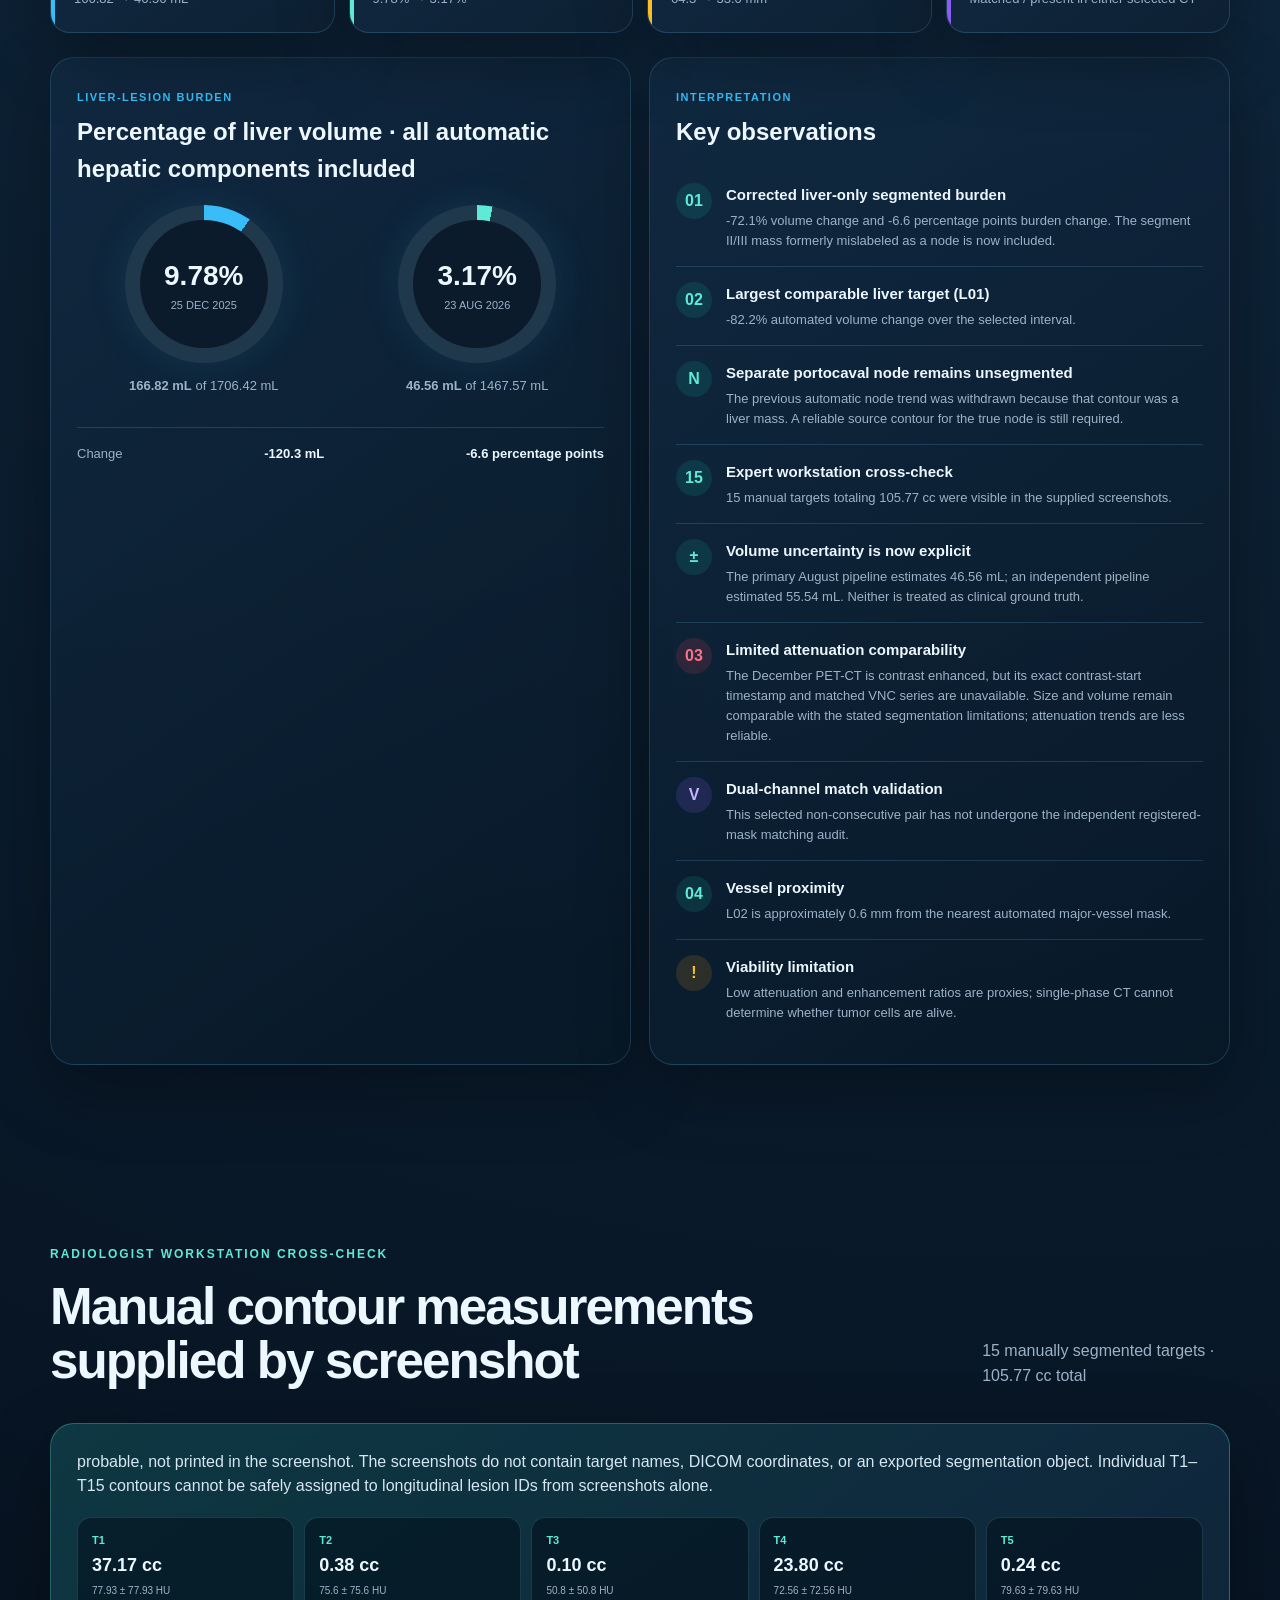
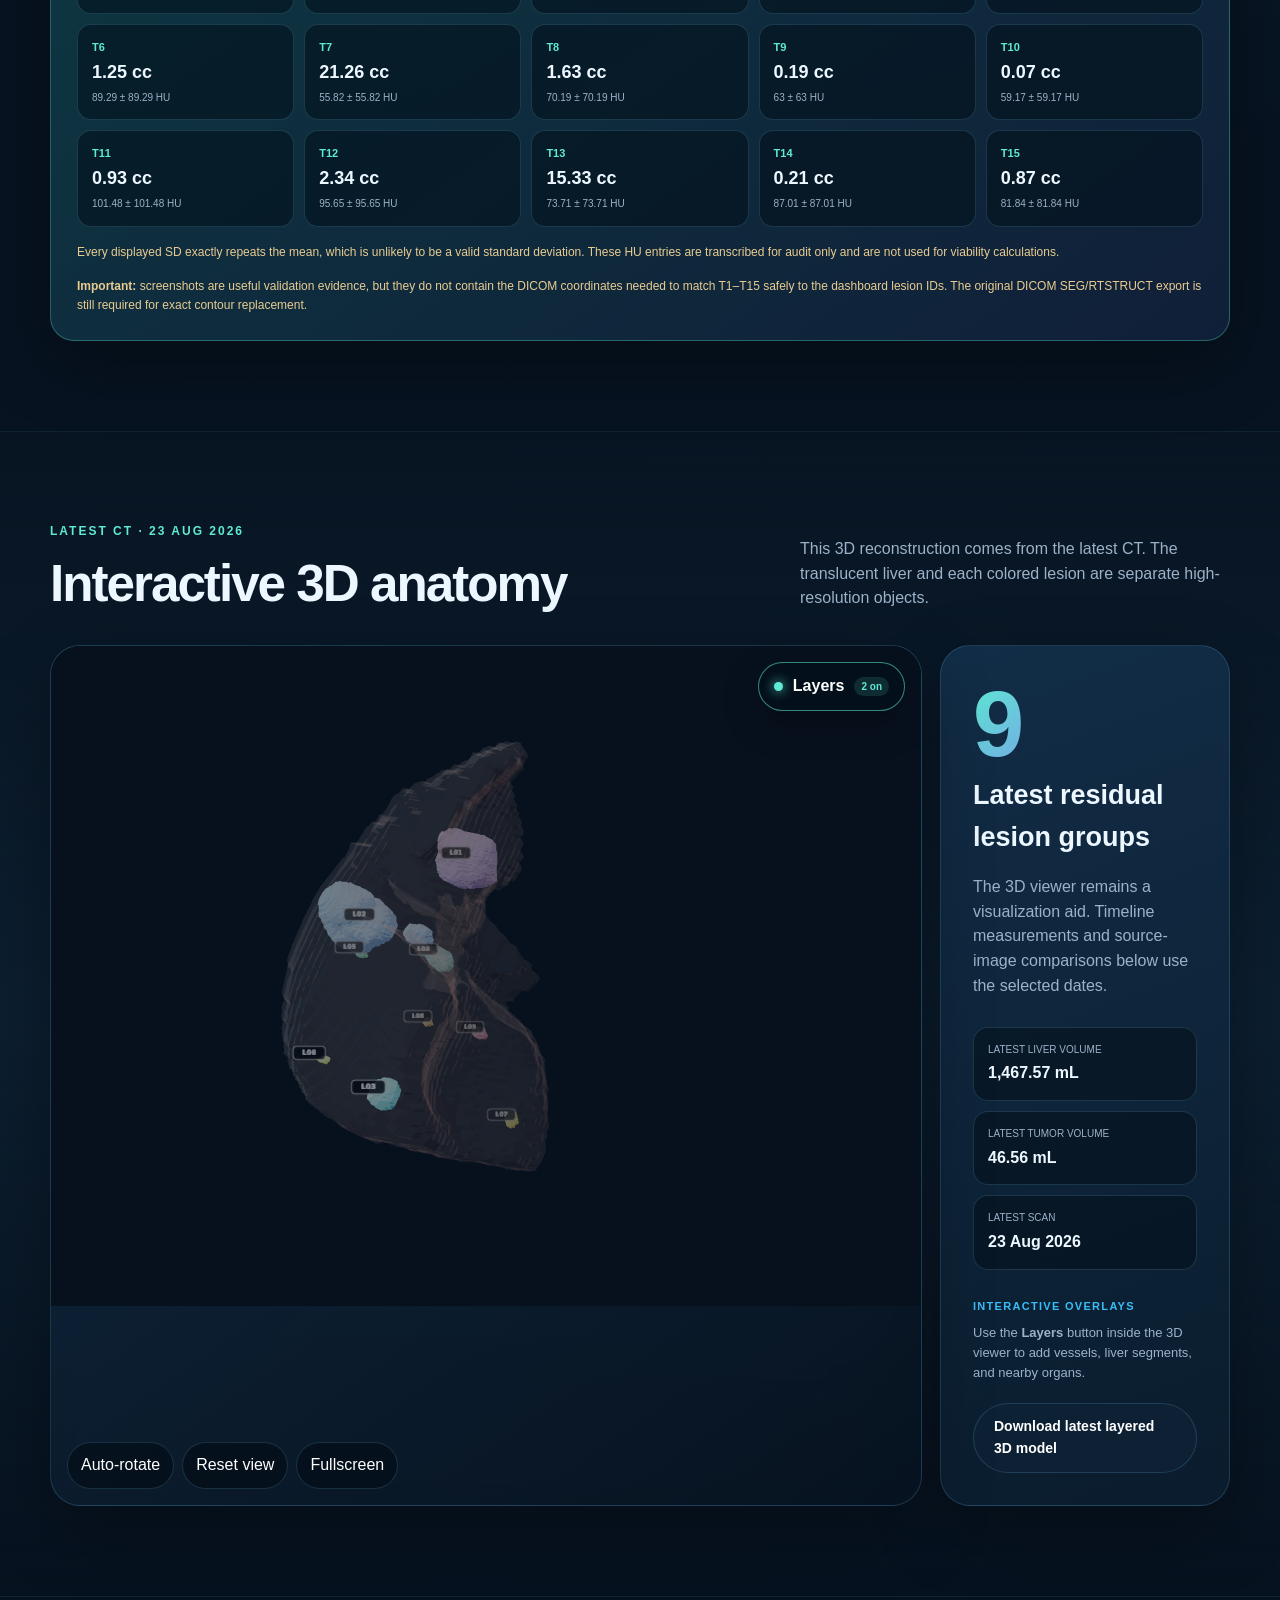
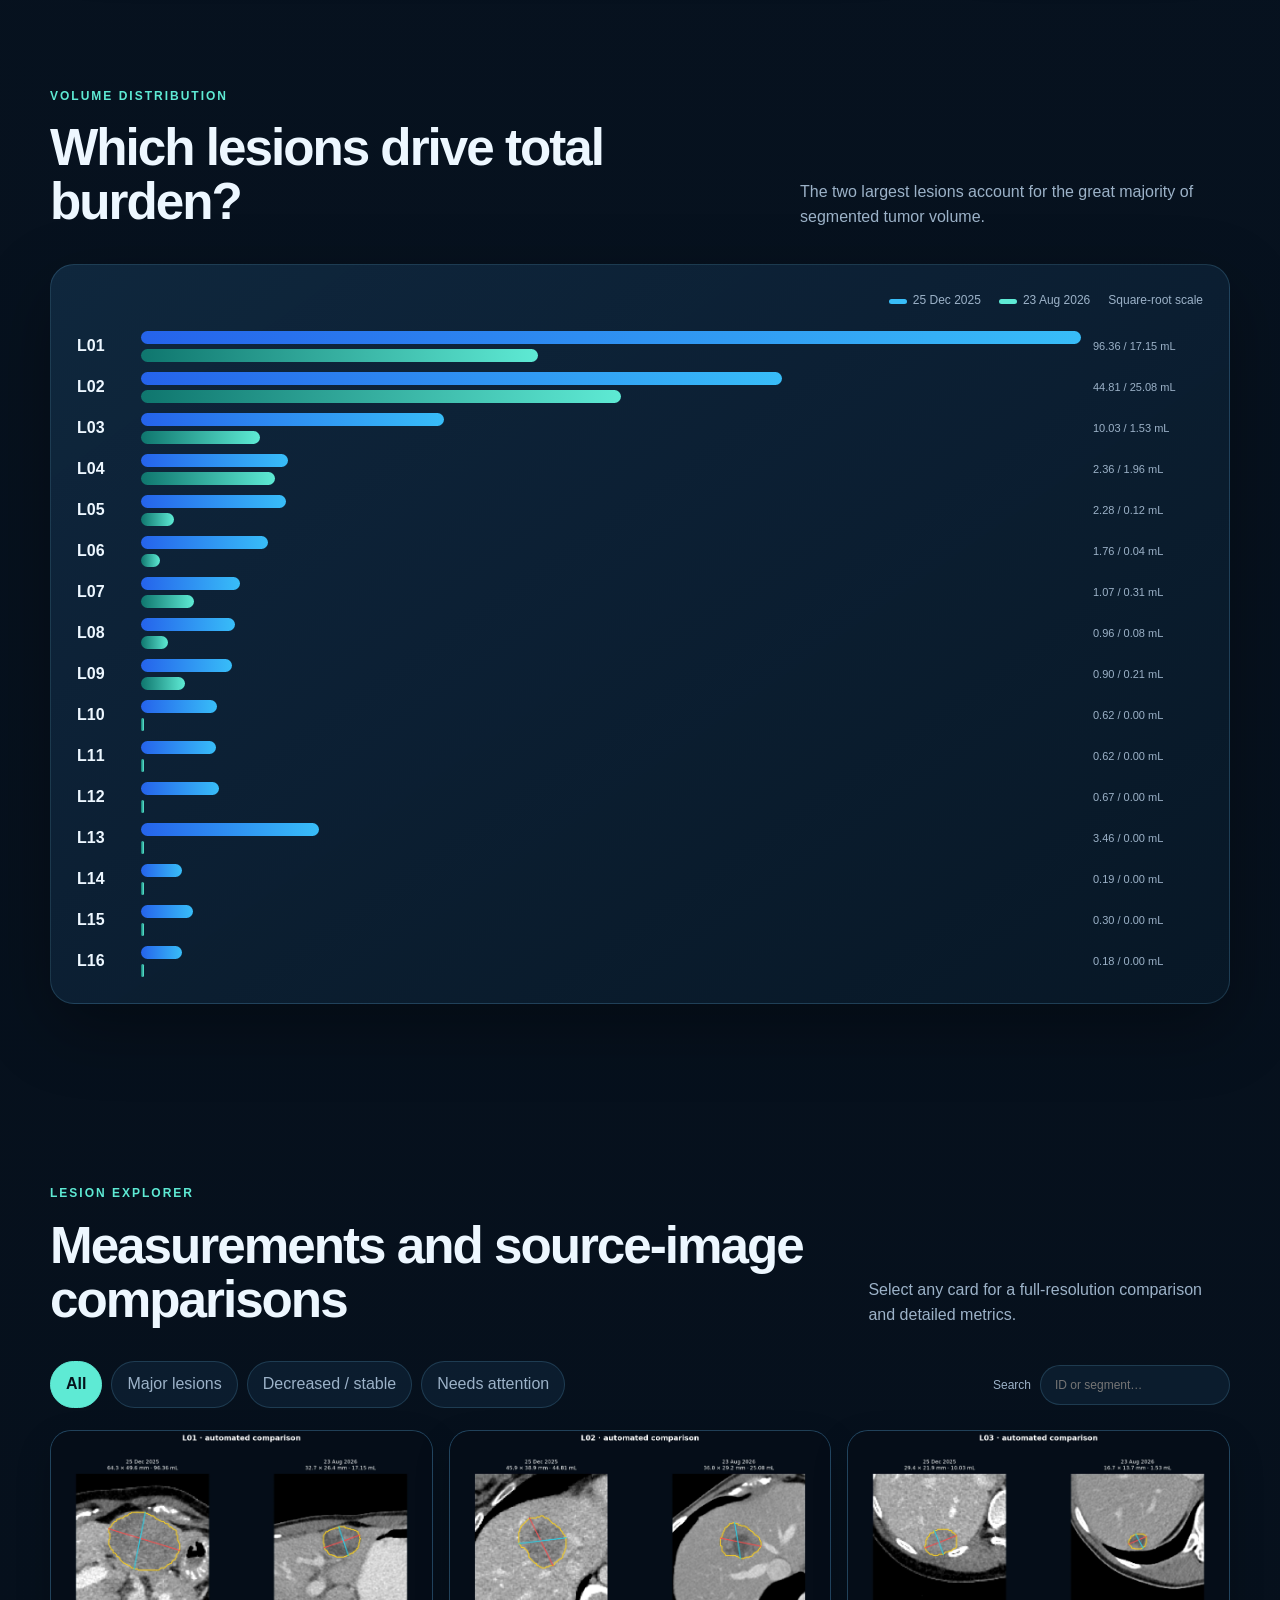
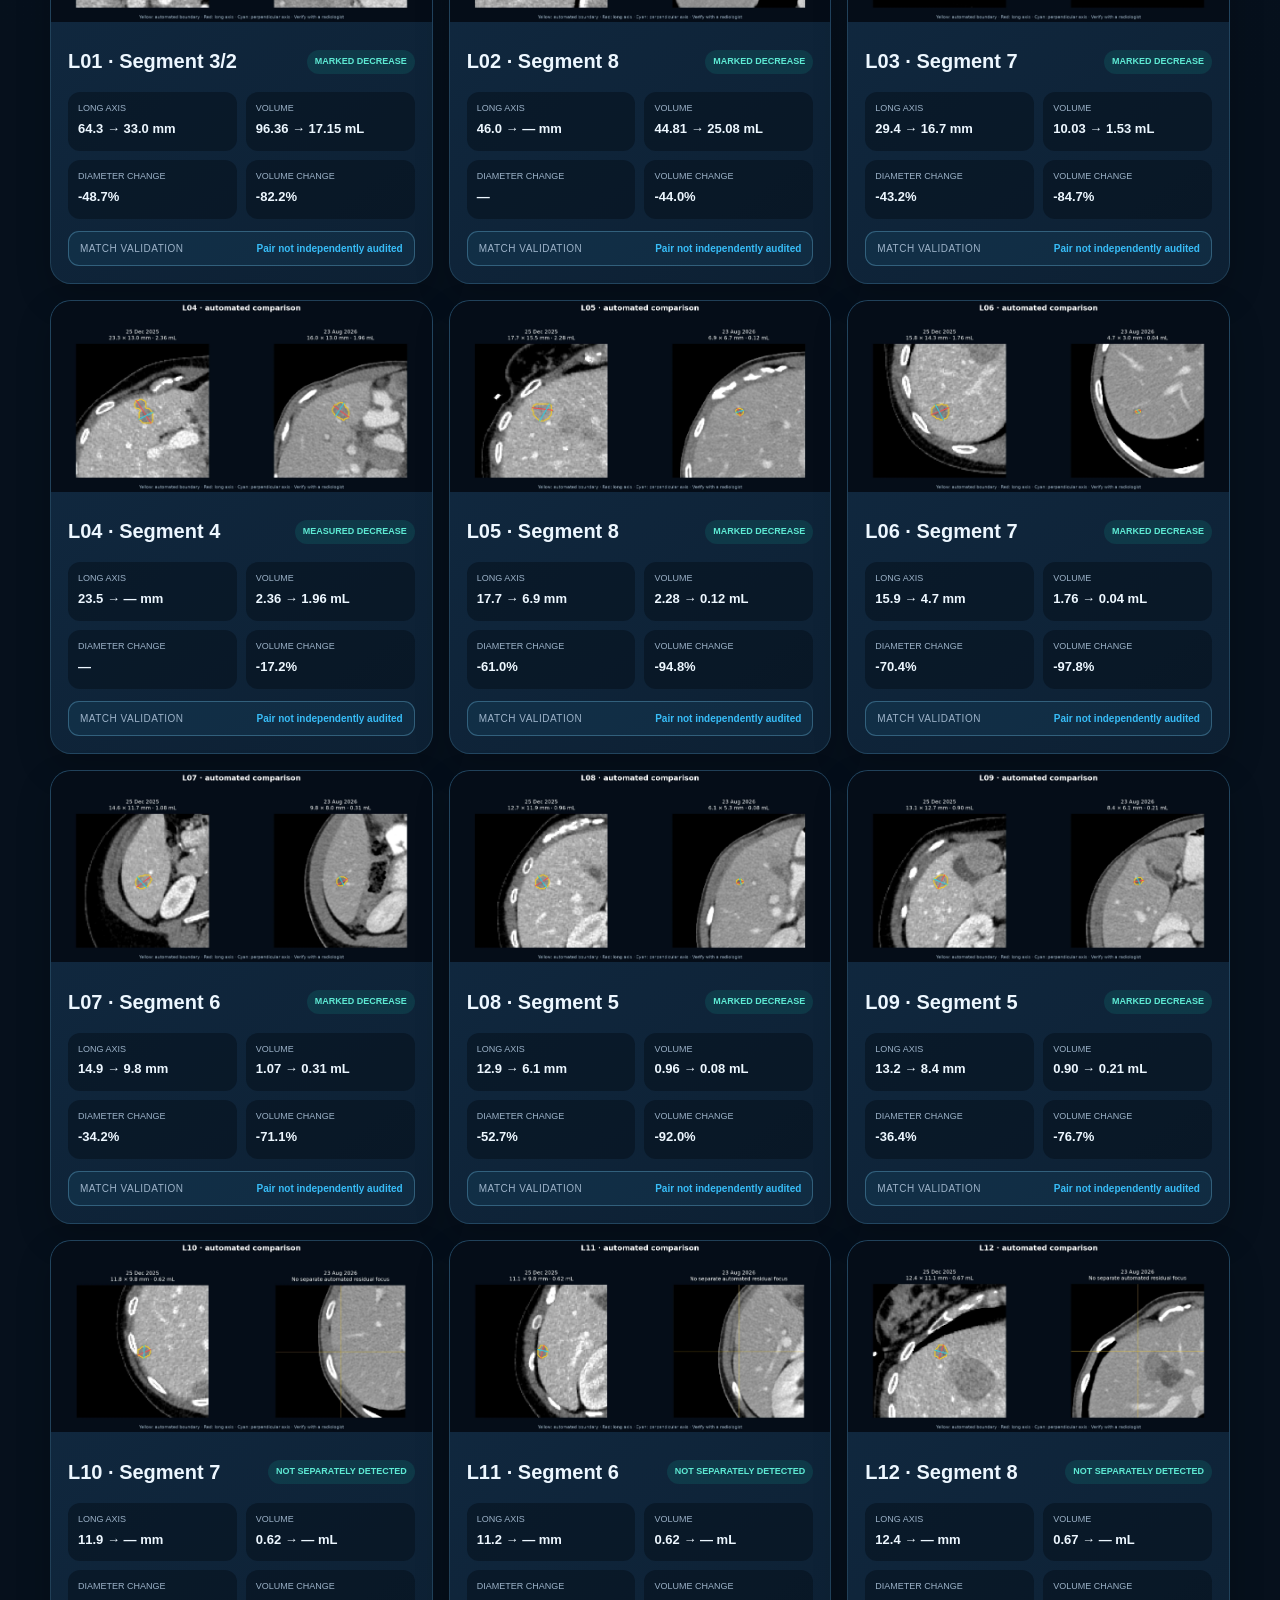
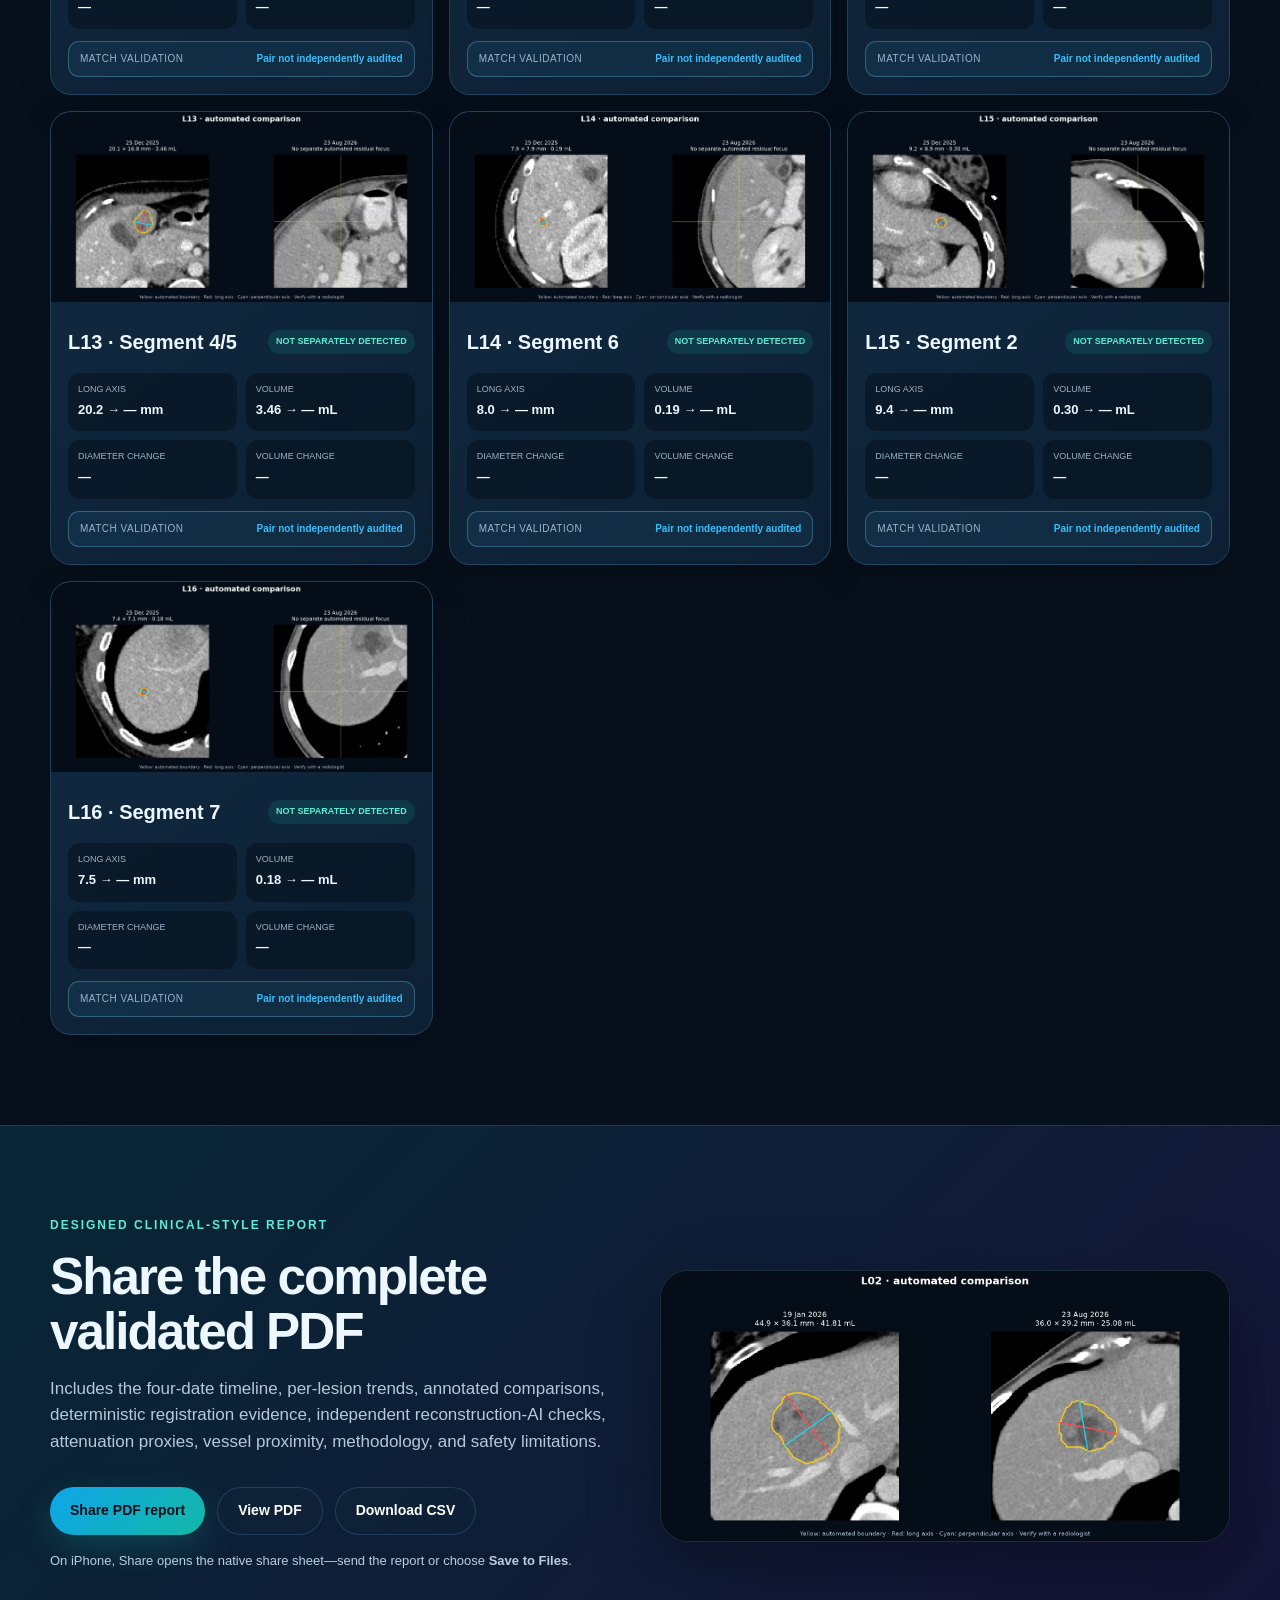
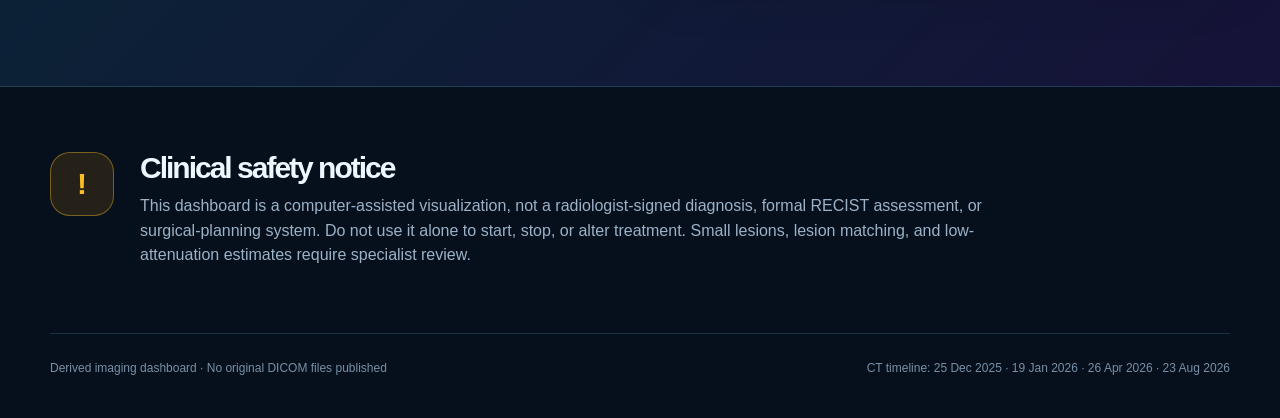
==== commit 551e5a04: "Reconcile lesion identity and expert measurements" ====
--- a/ct/index.html
+++ b/ct/index.html
@@ -13,10 +13,10 @@
   <link rel="icon" type="image/png" sizes="32x32" href="assets/favicon-32.png">
   <link rel="apple-touch-icon" sizes="180x180" href="assets/apple-touch-icon.png?v=3">
   <link rel="manifest" href="site.webmanifest?v=4">
-  <link rel="stylesheet" href="styles.css?v=9">
+  <link rel="stylesheet" href="styles.css?v=10">
   <script type="importmap">{"imports":{"three":"./vendor/three.module.js"}}</script>
   <script type="module" src="viewer.js?v=7"></script>
-  <script defer src="app.js?v=9"></script>
+  <script defer src="app.js?v=10"></script>
 </head>
 <body>
   <div class="privacy-strip">Derived and anonymized imaging data only · Automated analysis · Radiologist verification required</div>
@@ -24,6 +24,7 @@
     <a class="brand" href="ct/#top"><span class="brand-mark">CT</span><span>RadioLens CT</span></a>
     <nav aria-label="Main navigation">
       <a href="ct/#overview">Overview</a>
+      <a href="ct/#expert-reference">Expert check</a>
       <a href="ct/#timeline">Timeline</a>
       <a href="ct/#model">3D model</a>
       <a href="ct/#lesions">Lesions</a>
@@ -79,7 +80,7 @@
 
       <div class="overview-grid">
         <article class="panel burden-panel">
-          <div class="panel-title"><div><span class="kicker">Liver-lesion burden</span><h3>Percentage of liver volume · node excluded</h3></div></div>
+          <div class="panel-title"><div><span class="kicker">Liver-lesion burden</span><h3>Percentage of liver volume · all automatic hepatic components included</h3></div></div>
           <div class="donut-row">
             <div class="donut-card"><div class="donut" id="fromDonut"><div><strong id="fromBurden">—</strong><span id="fromLabel">Earlier</span></div></div><p id="fromBurdenDetail">—</p></div>
             <div class="donut-card"><div class="donut follow" id="toDonut"><div><strong id="toBurden">—</strong><span id="toLabel">Later</span></div></div><p id="toBurdenDetail">—</p></div>
@@ -90,6 +91,19 @@
           <div class="panel-title"><div><span class="kicker">Interpretation</span><h3>Key observations</h3></div></div>
           <ul class="findings" id="findingsList"><li><span>…</span><div><b>Loading analysis</b><p>Preparing the selected comparison.</p></div></li></ul>
         </article>
+      </div>
+    </section>
+
+    <section id="expert-reference" class="section shell">
+      <div class="section-heading">
+        <div><div class="eyebrow">Radiologist workstation cross-check</div><h2>Manual contour measurements supplied by screenshot</h2></div>
+        <p id="expertReferenceSummary">Loading manual reference…</p>
+      </div>
+      <div class="panel expert-reference-panel">
+        <p id="expertReferenceNote" class="expert-note"></p>
+        <div id="expertMeasurementGrid" class="expert-measurement-grid"></div>
+        <p id="expertHuWarning" class="expert-warning"></p>
+        <p class="expert-warning"><b>Important:</b> screenshots are useful validation evidence, but they do not contain the DICOM coordinates needed to match T1–T15 safely to the dashboard lesion IDs. The original DICOM SEG/RTSTRUCT export is still required for exact contour replacement.</p>
       </div>
     </section>
 
@@ -161,7 +175,6 @@
         <button class="filter" data-filter="major">Major lesions</button>
         <button class="filter" data-filter="stable">Decreased / stable</button>
         <button class="filter" data-filter="caution">Needs attention</button>
-        <button class="filter" data-filter="node">Separate node</button>
         <label class="search"><span>Search</span><input id="lesionSearch" type="search" placeholder="ID or segment…"></label>
       </div>
       <div id="lesionGrid" class="lesion-grid" aria-live="polite"></div>
@@ -173,7 +186,7 @@
           <div class="eyebrow">Designed clinical-style report</div>
           <h2>Share the complete validated PDF</h2>
           <p class="lede small-lede">Includes the four-date timeline, per-lesion trends, annotated comparisons, deterministic registration evidence, independent reconstruction-AI checks, attenuation proxies, vessel proximity, methodology, and safety limitations.</p>
-          <div class="hero-actions"><button class="button primary share-report" type="button">Share PDF report</button><a class="button ghost" href="assets/Liver_Lesion_CT_Comparison.pdf?v=6" target="_blank" rel="noopener">View PDF</a><a class="button ghost" href="assets/lesion_comparison.csv?v=5" download>Download CSV</a></div>
+          <div class="hero-actions"><button class="button primary share-report" type="button">Share PDF report</button><a class="button ghost" href="assets/Liver_Lesion_CT_Comparison.pdf?v=8" target="_blank" rel="noopener">View PDF</a><a class="button ghost" href="assets/lesion_comparison.csv?v=6" download>Download CSV</a></div>
           <p class="share-help">On iPhone, Share opens the native share sheet—send the report or choose <b>Save to Files</b>.</p>
           <p class="share-status" id="shareStatus" aria-live="polite"></p>
         </div>
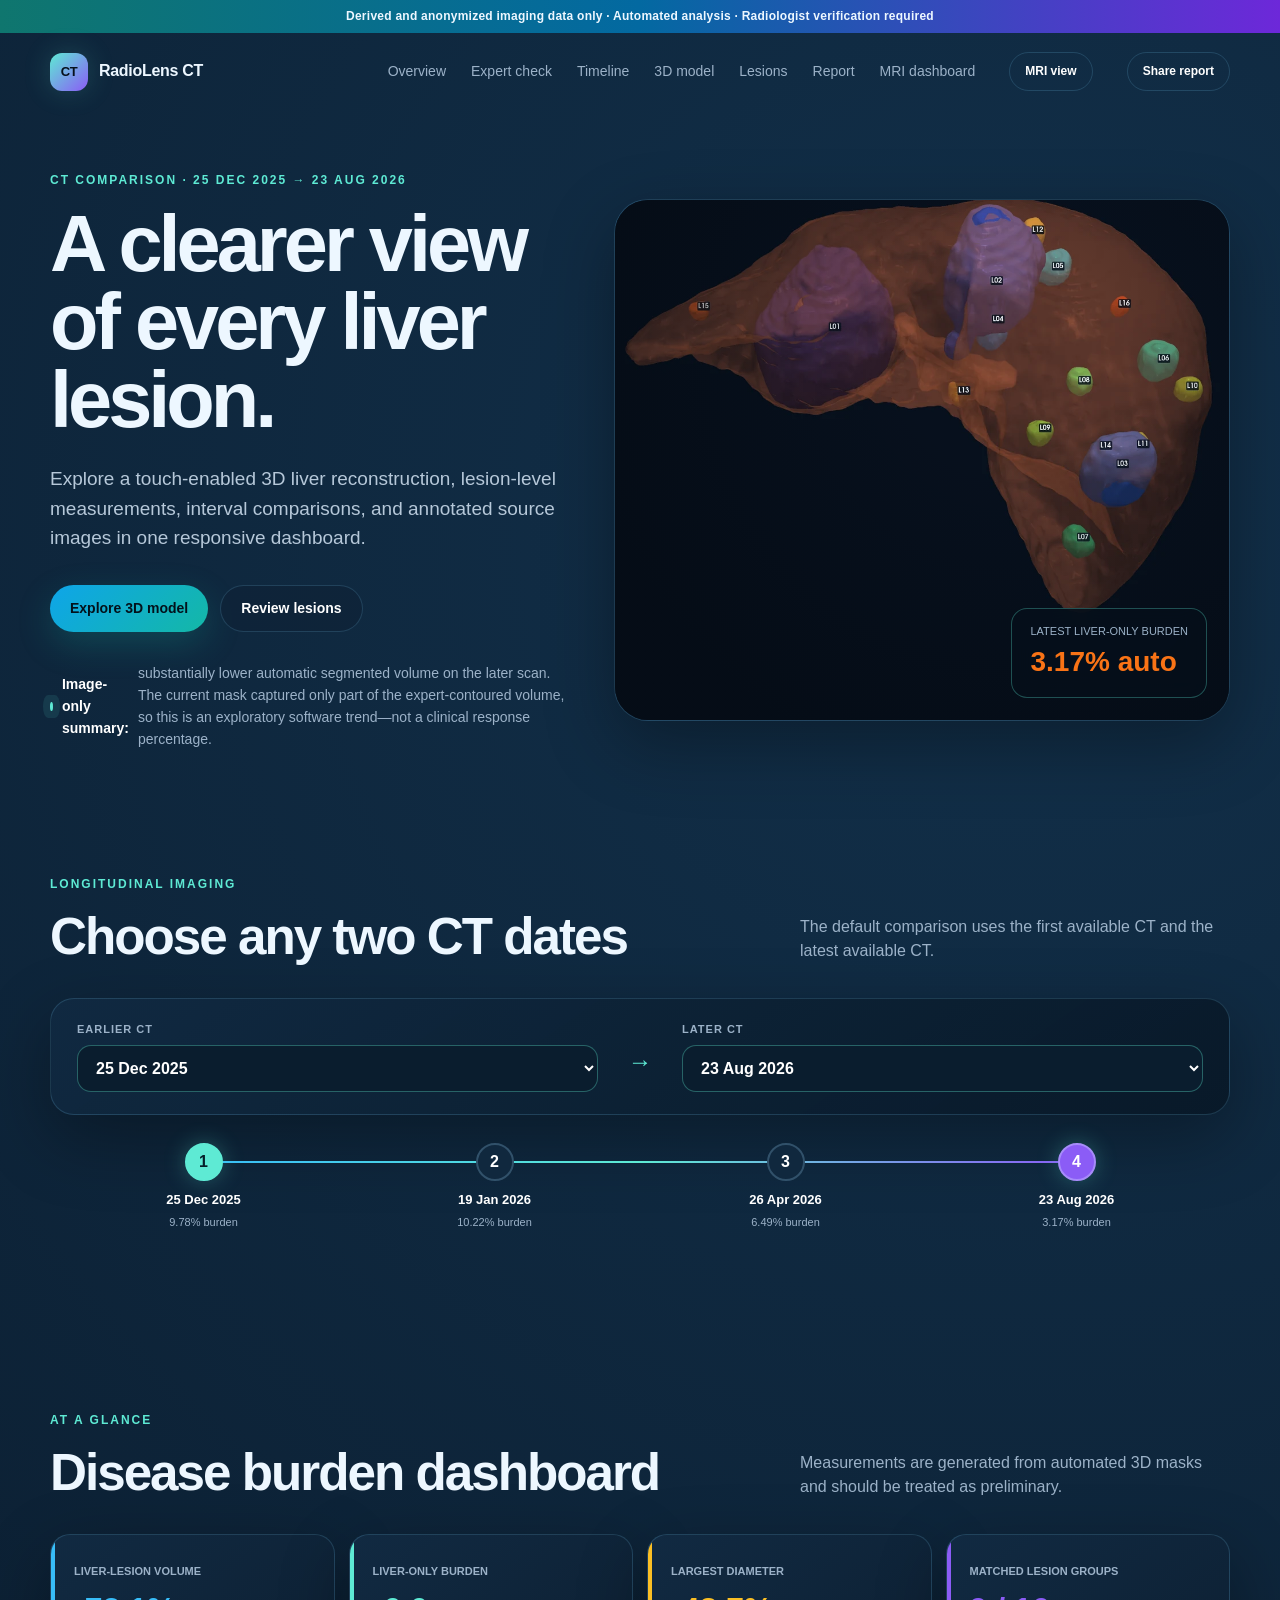
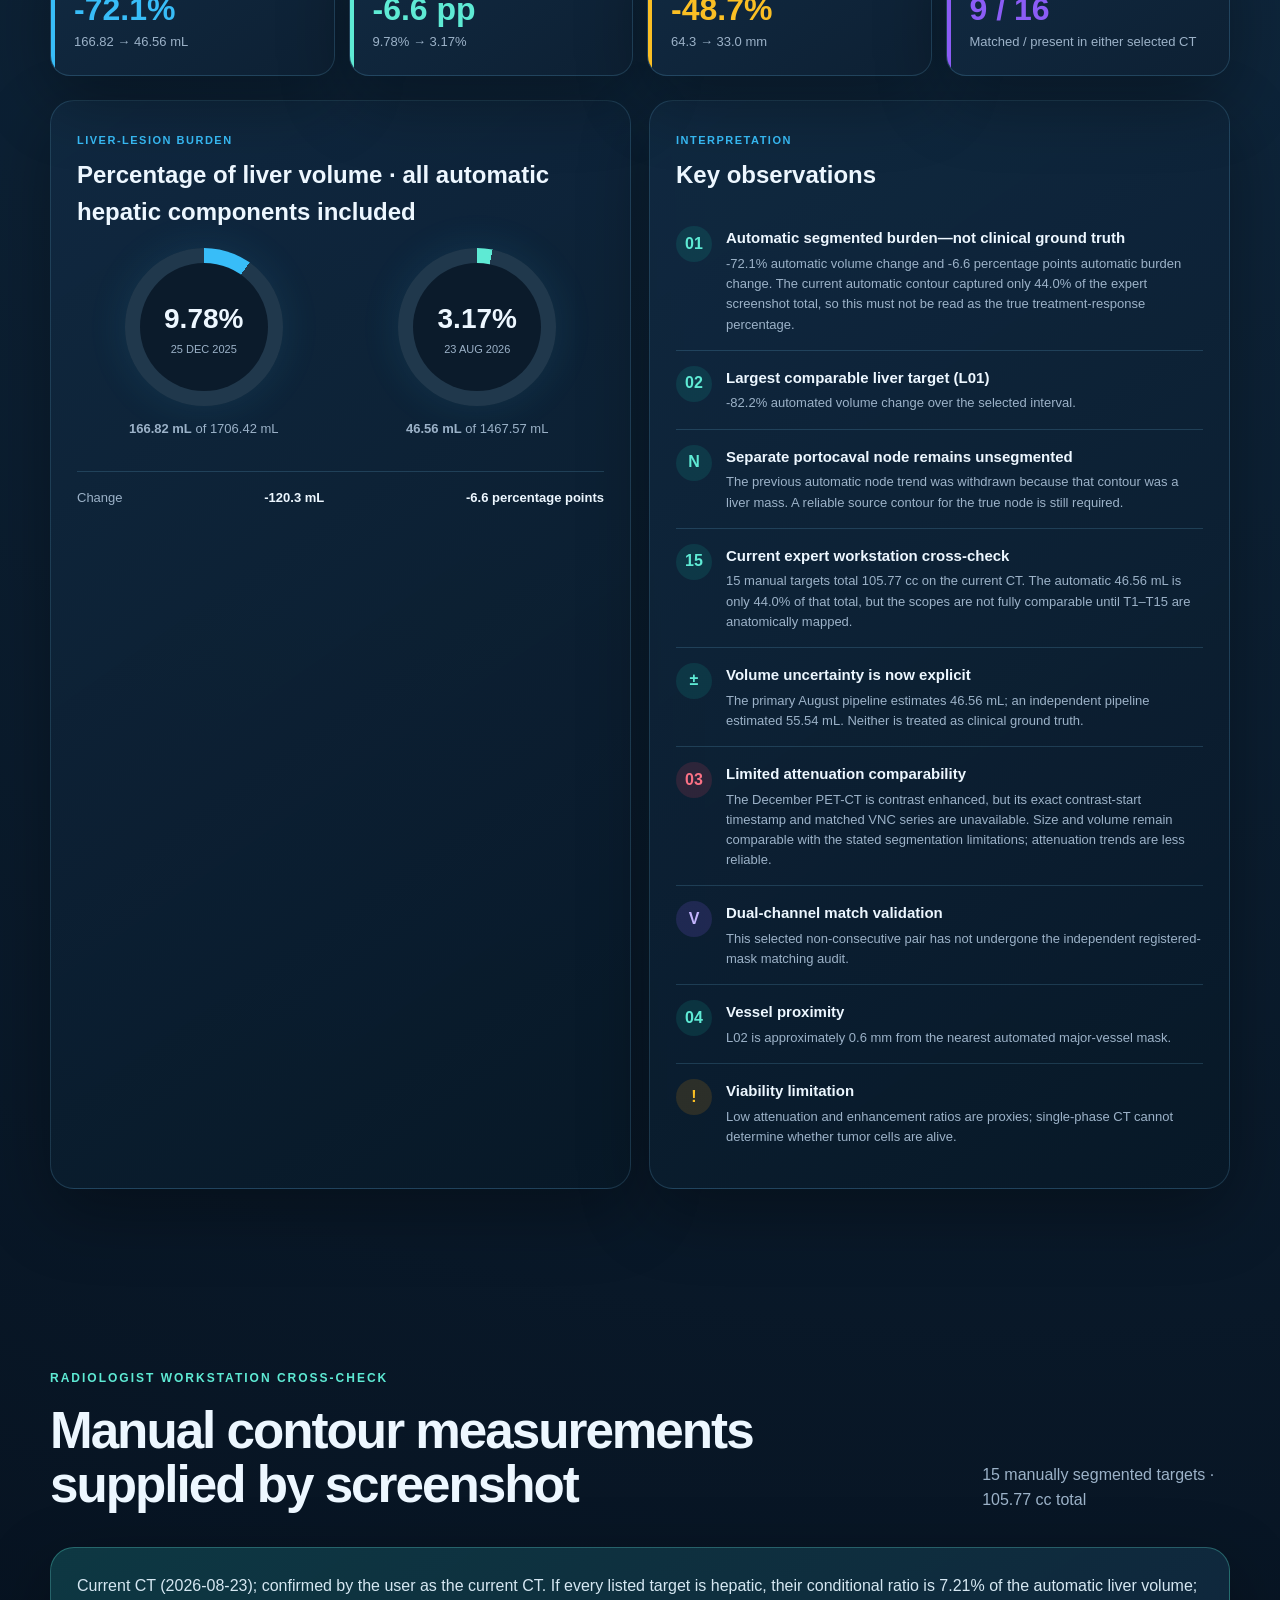
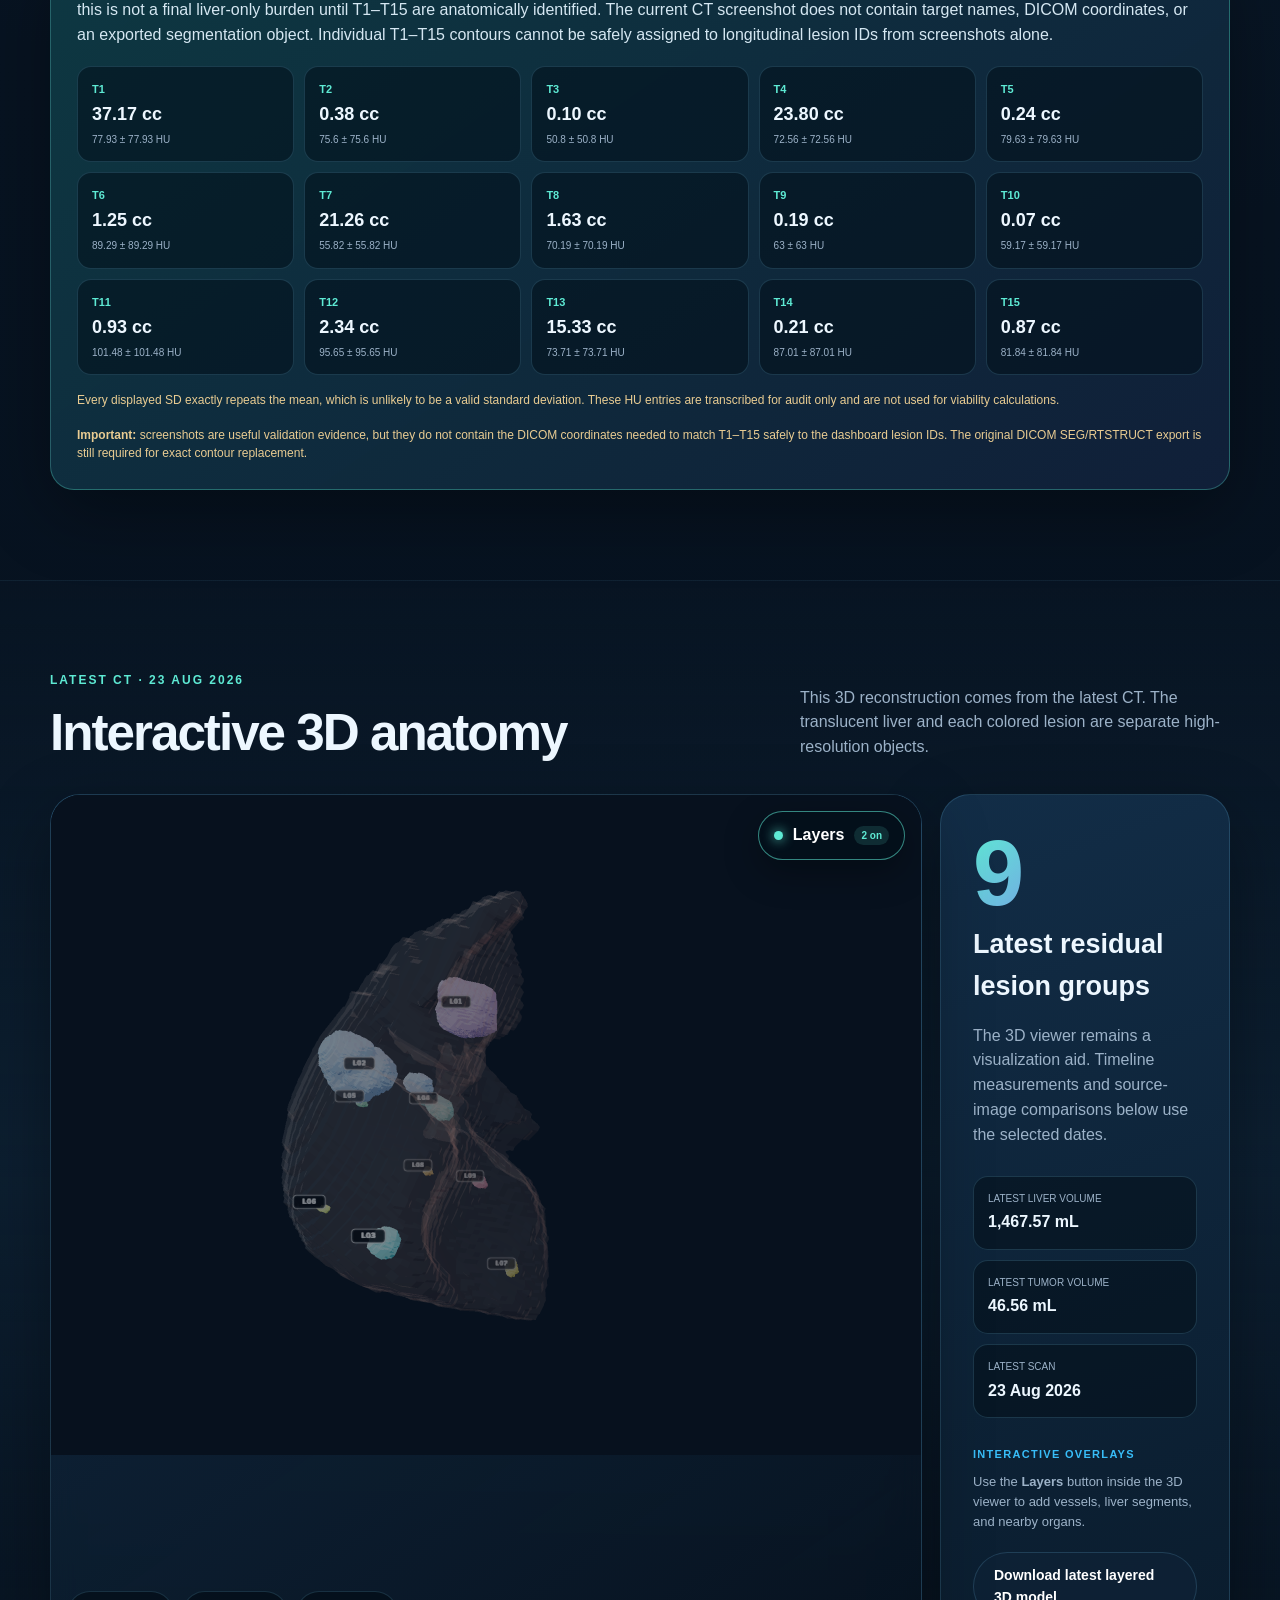
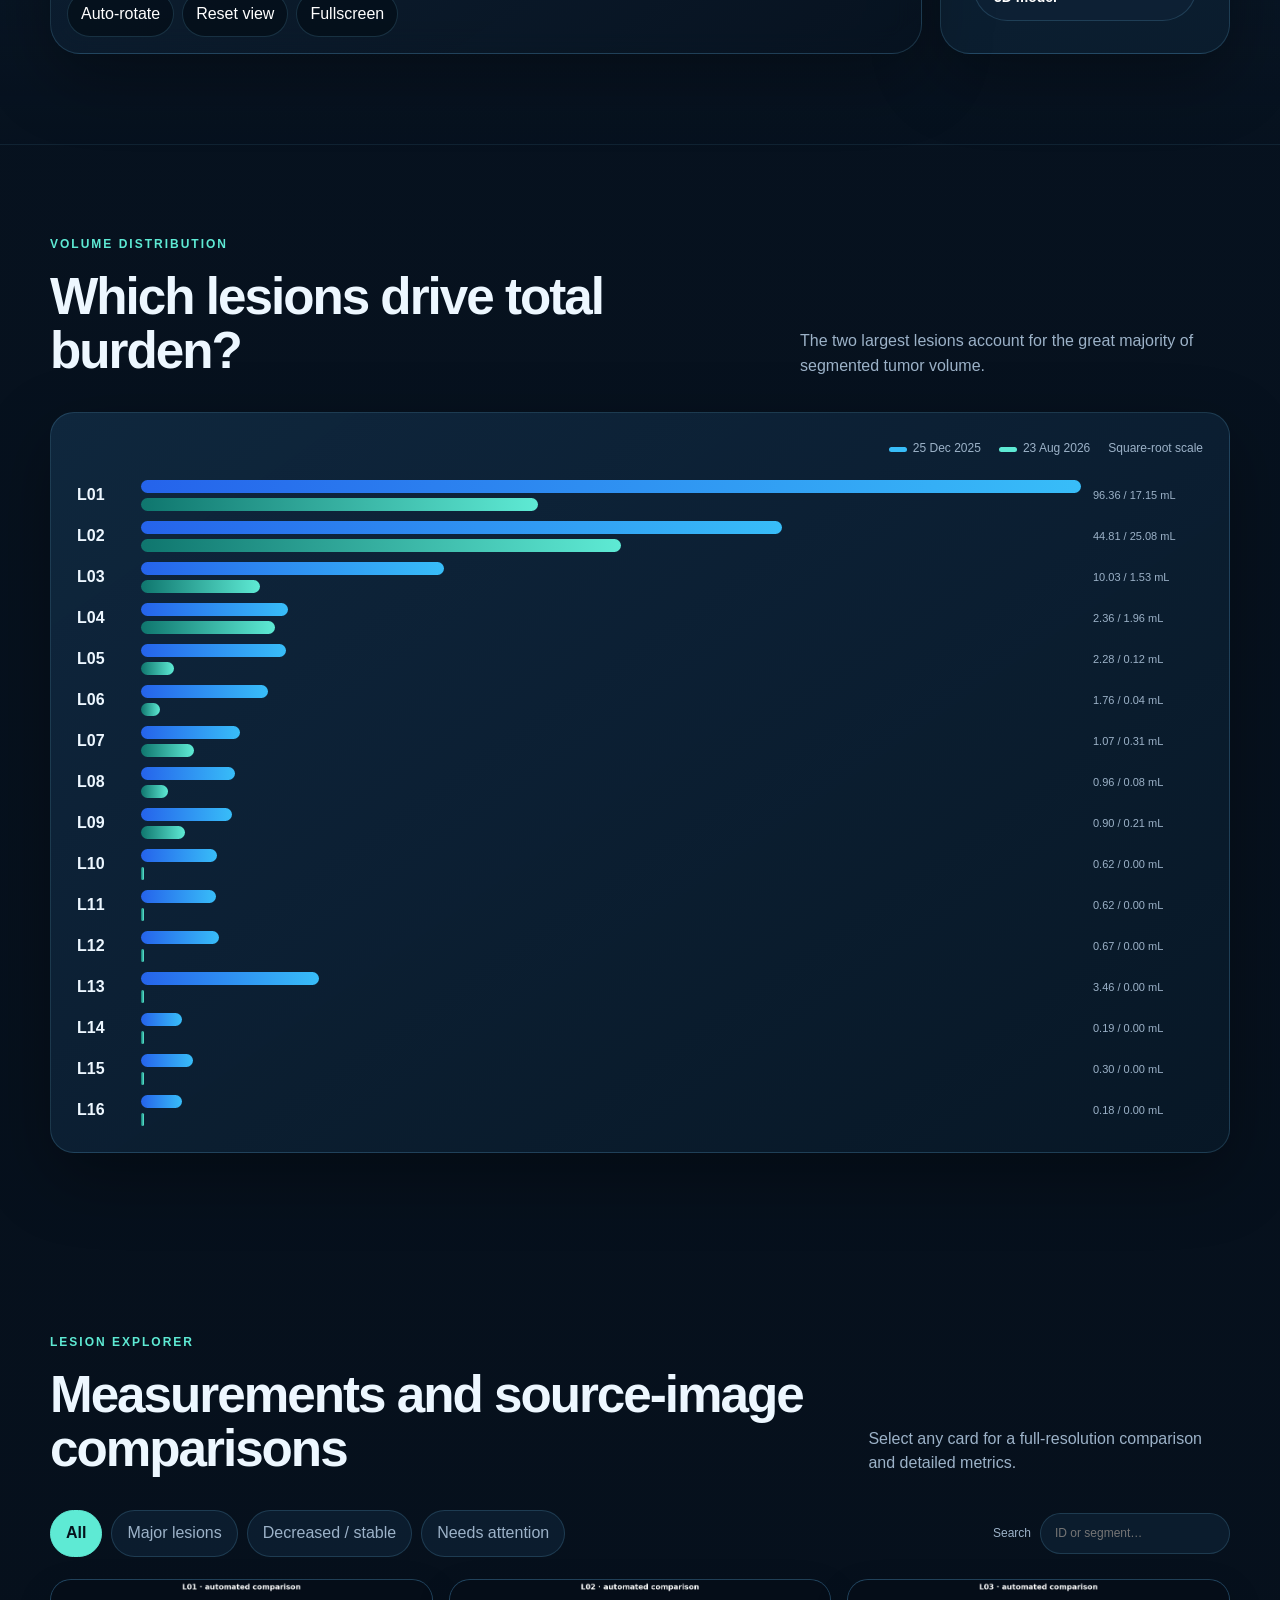
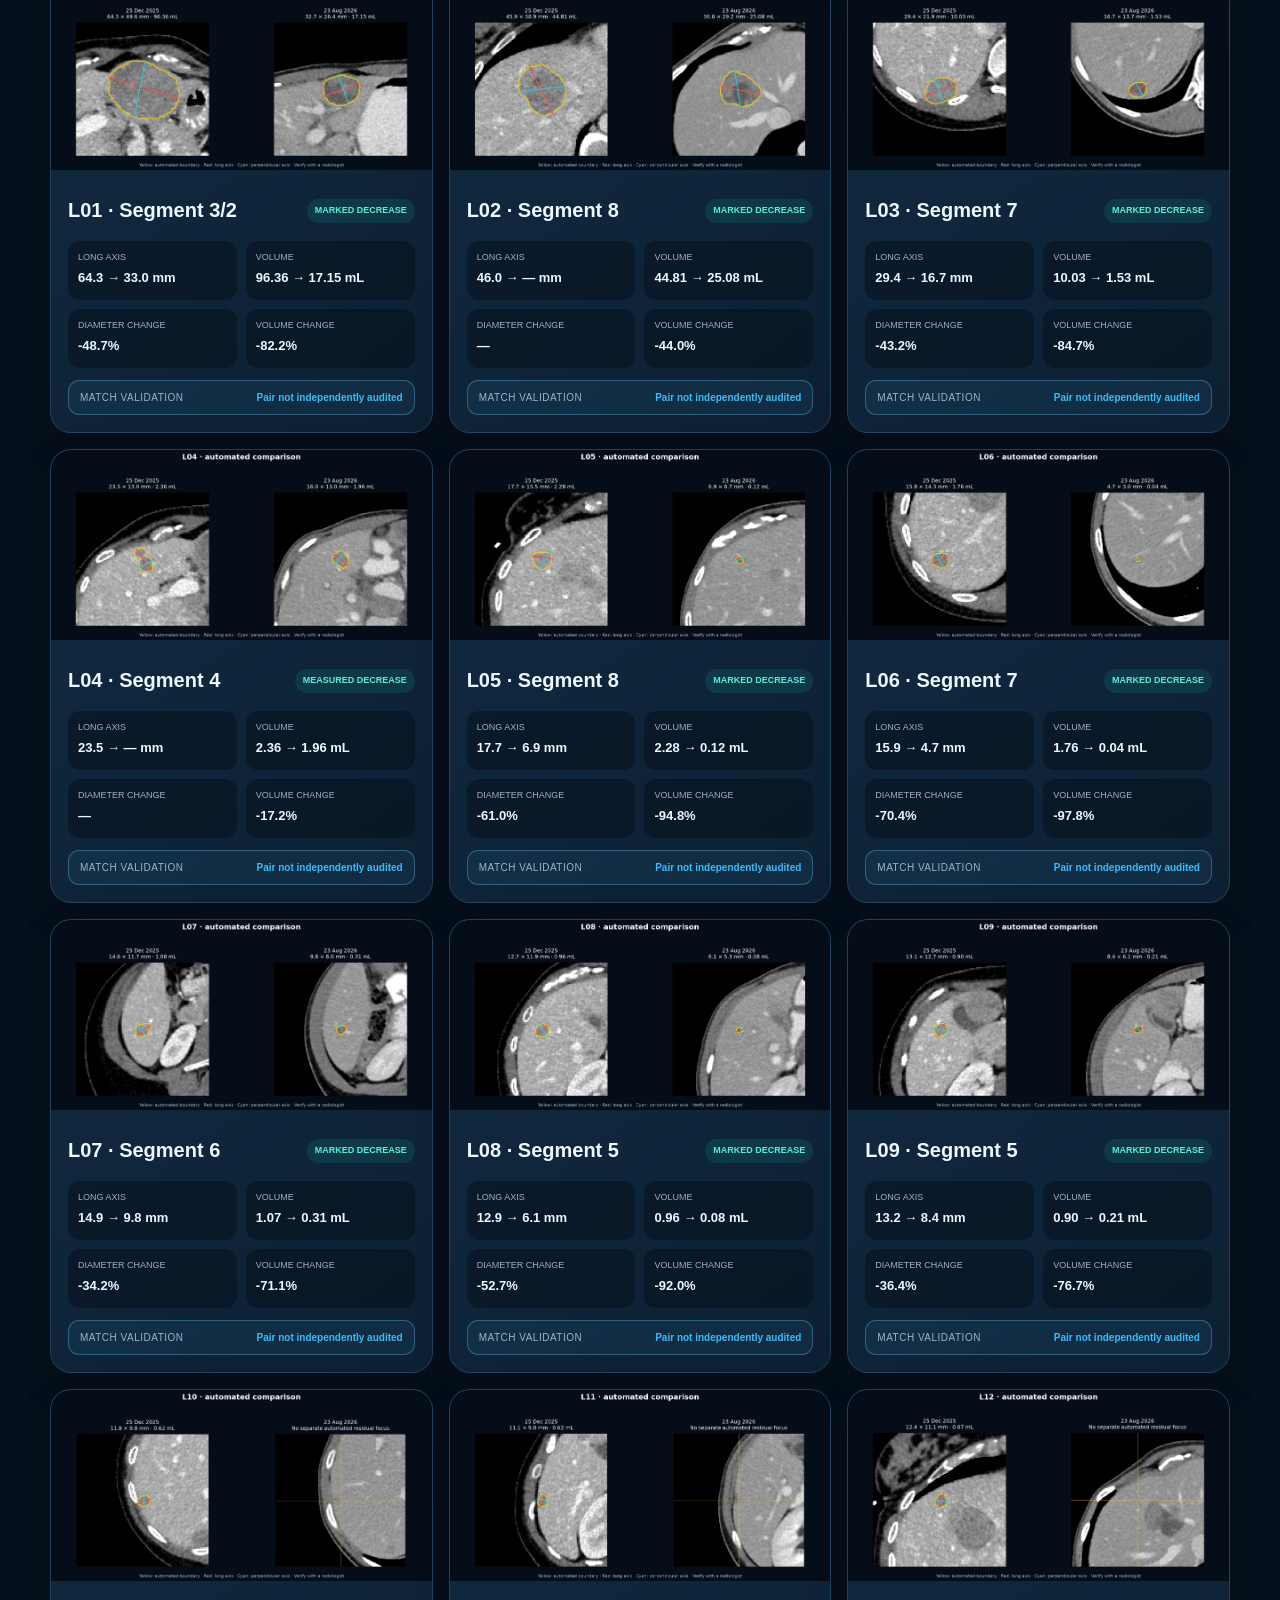
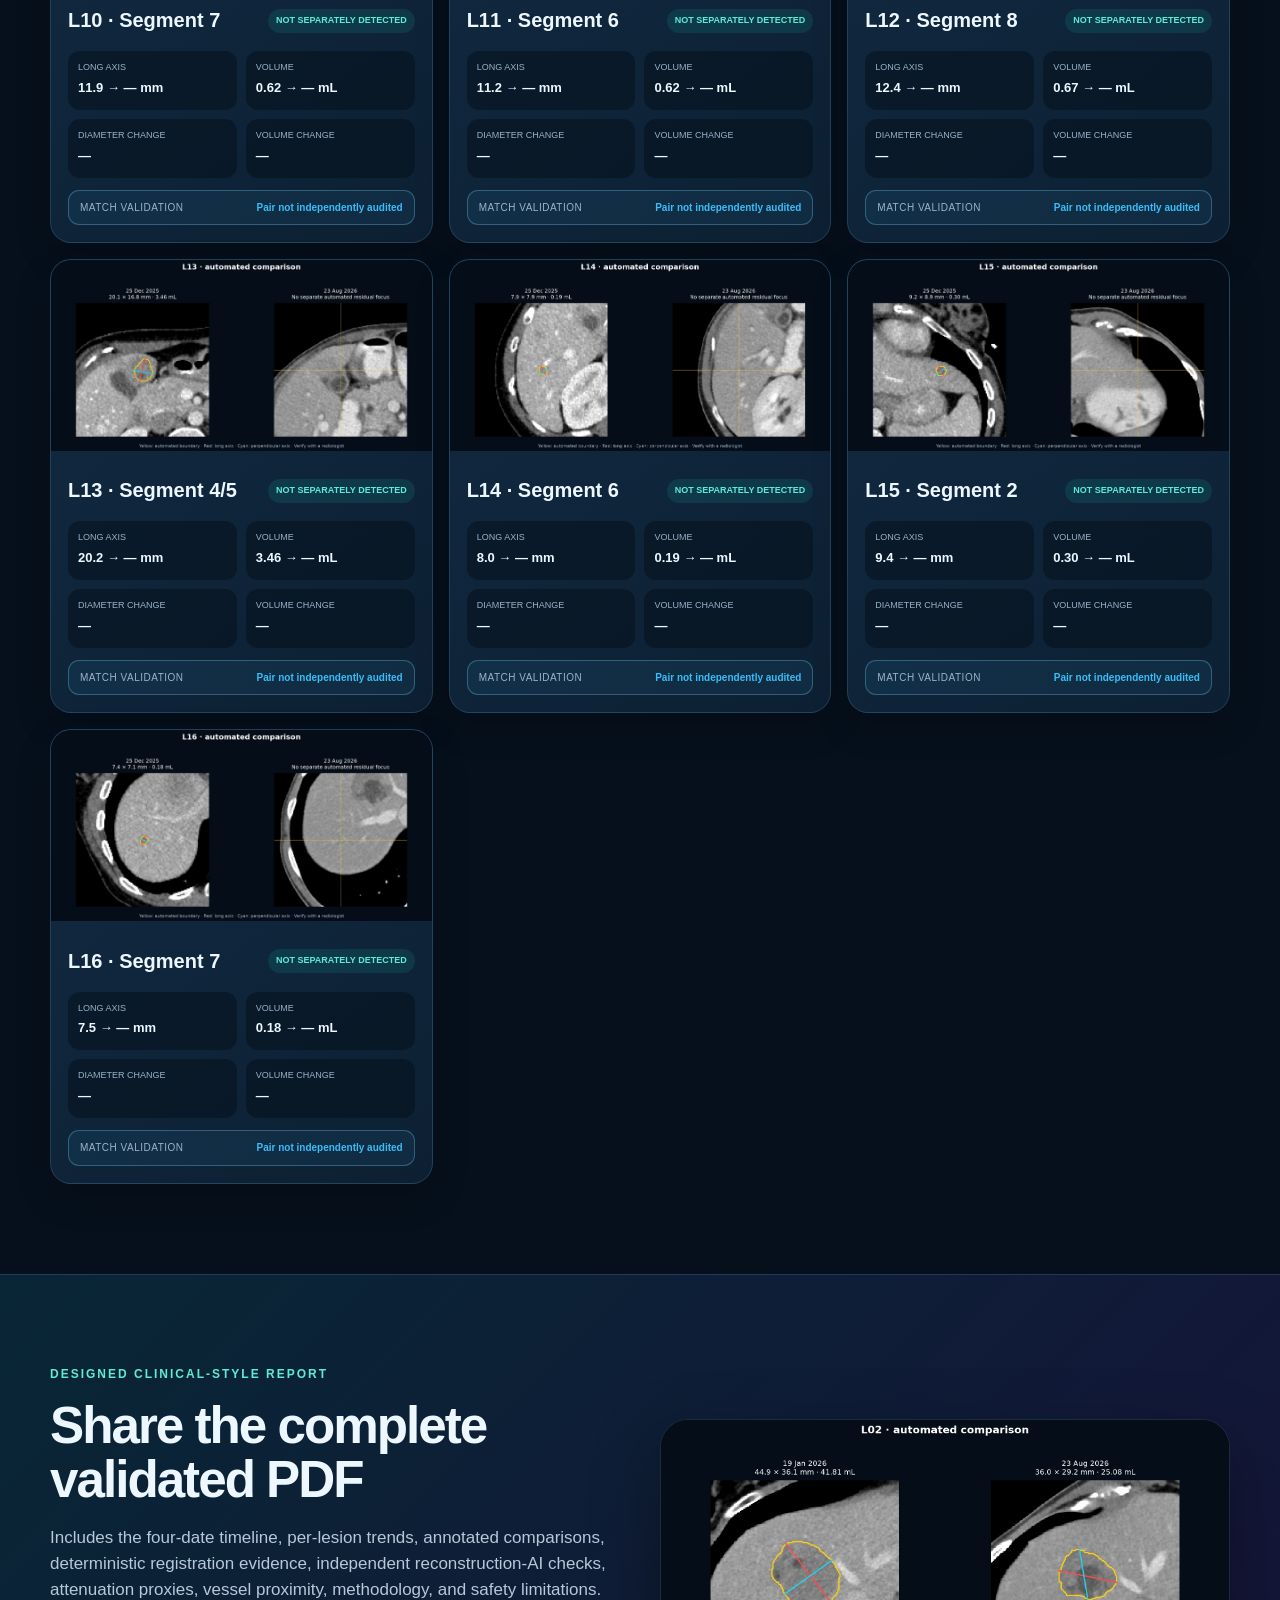
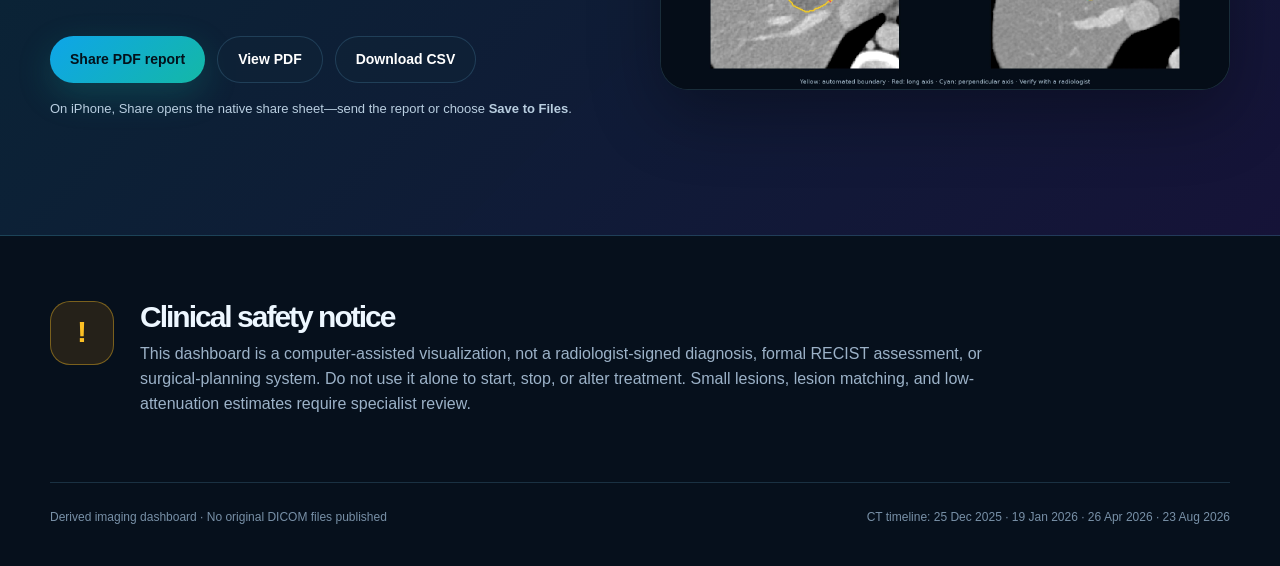
==== commit a62ea97f: "Correct current CT expert measurement interpretation" ====
--- a/ct/index.html
+++ b/ct/index.html
@@ -16,7 +16,7 @@
   <link rel="stylesheet" href="styles.css?v=10">
   <script type="importmap">{"imports":{"three":"./vendor/three.module.js"}}</script>
   <script type="module" src="viewer.js?v=7"></script>
-  <script defer src="app.js?v=10"></script>
+  <script defer src="app.js?v=11"></script>
 </head>
 <body>
   <div class="privacy-strip">Derived and anonymized imaging data only · Automated analysis · Radiologist verification required</div>
